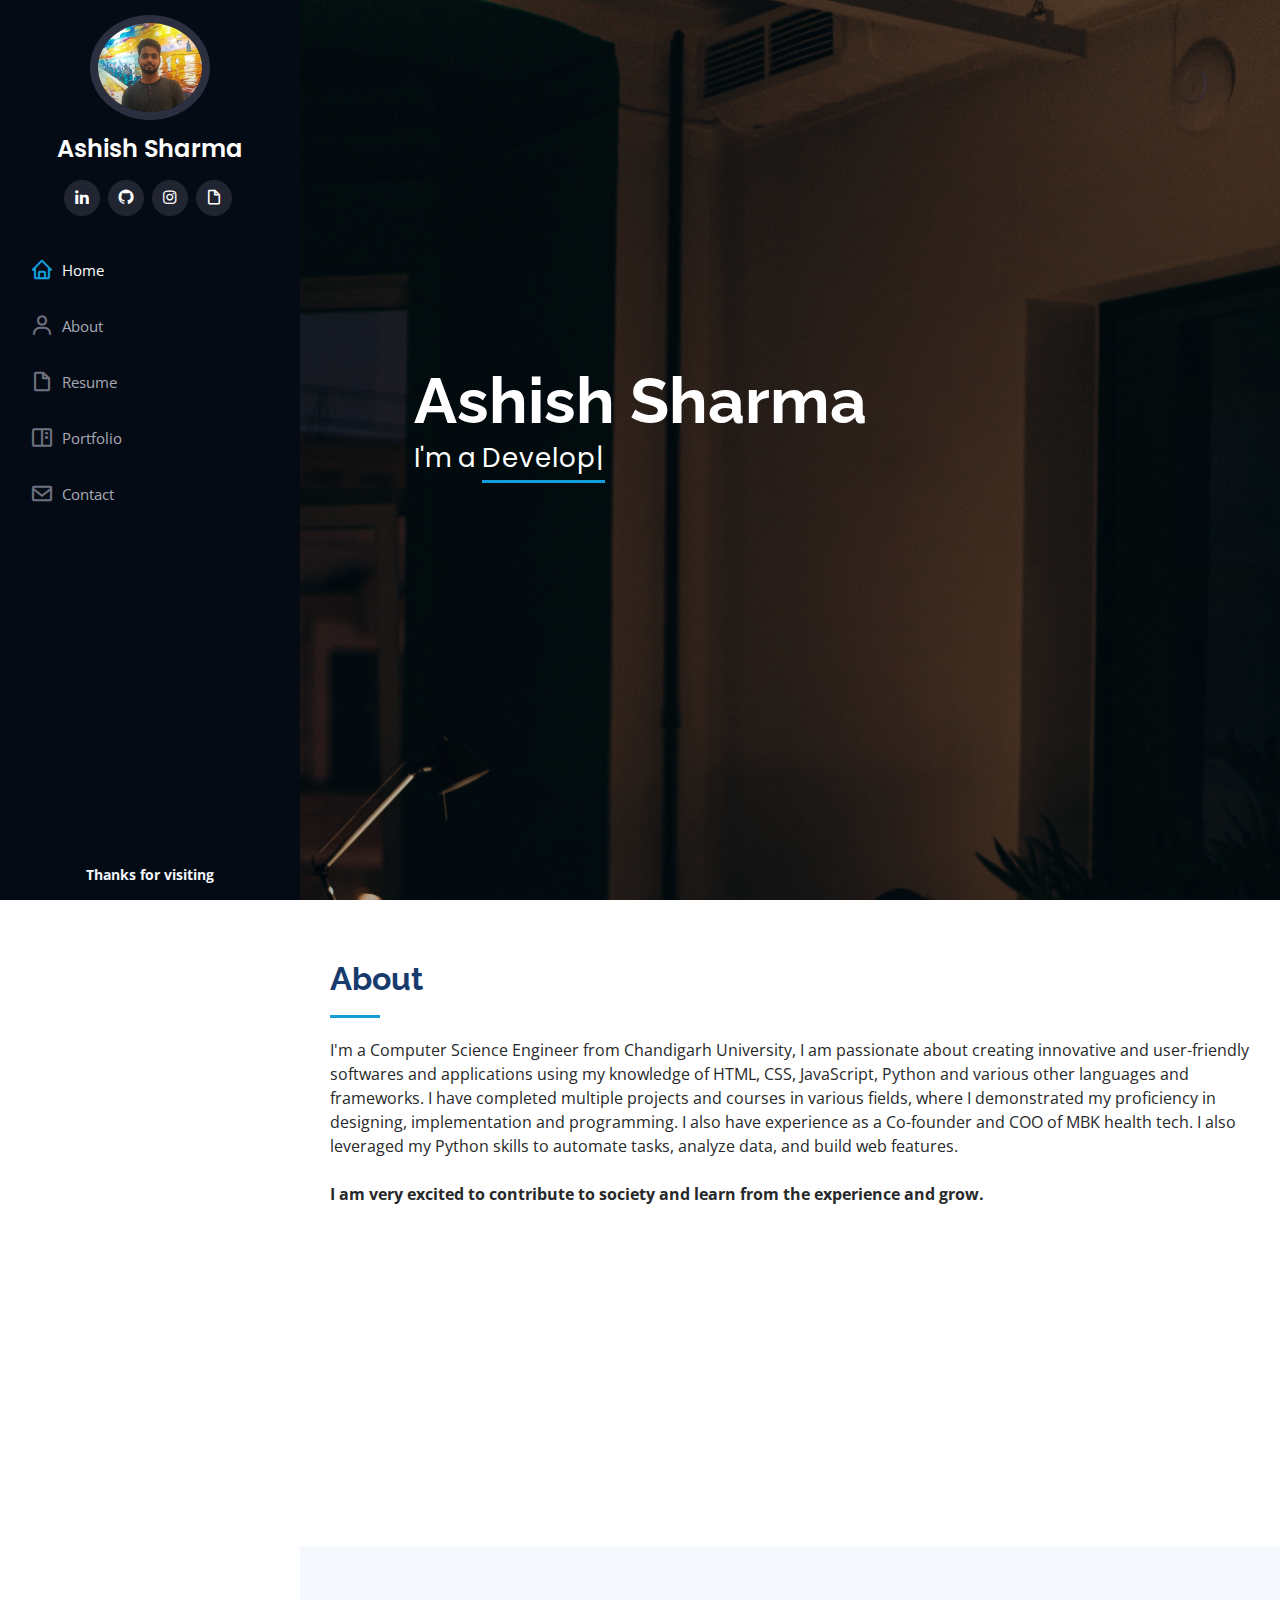
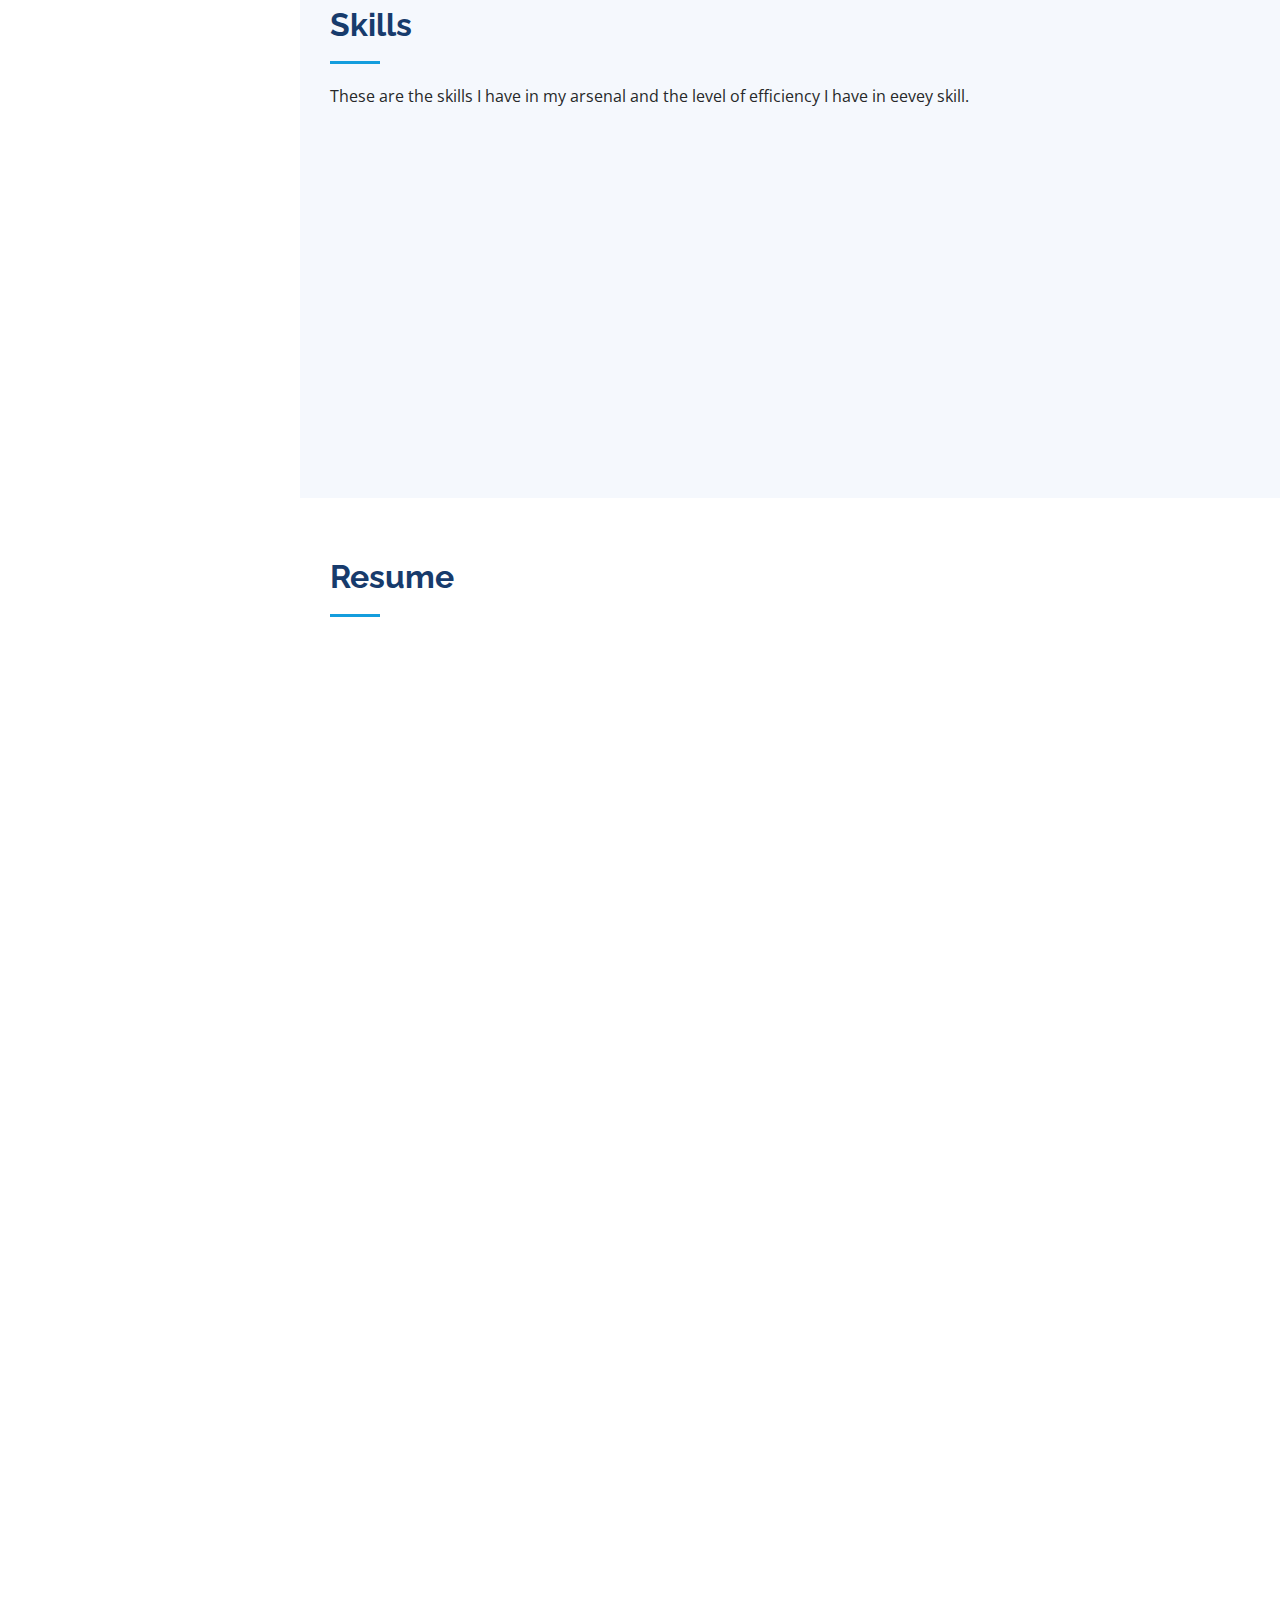
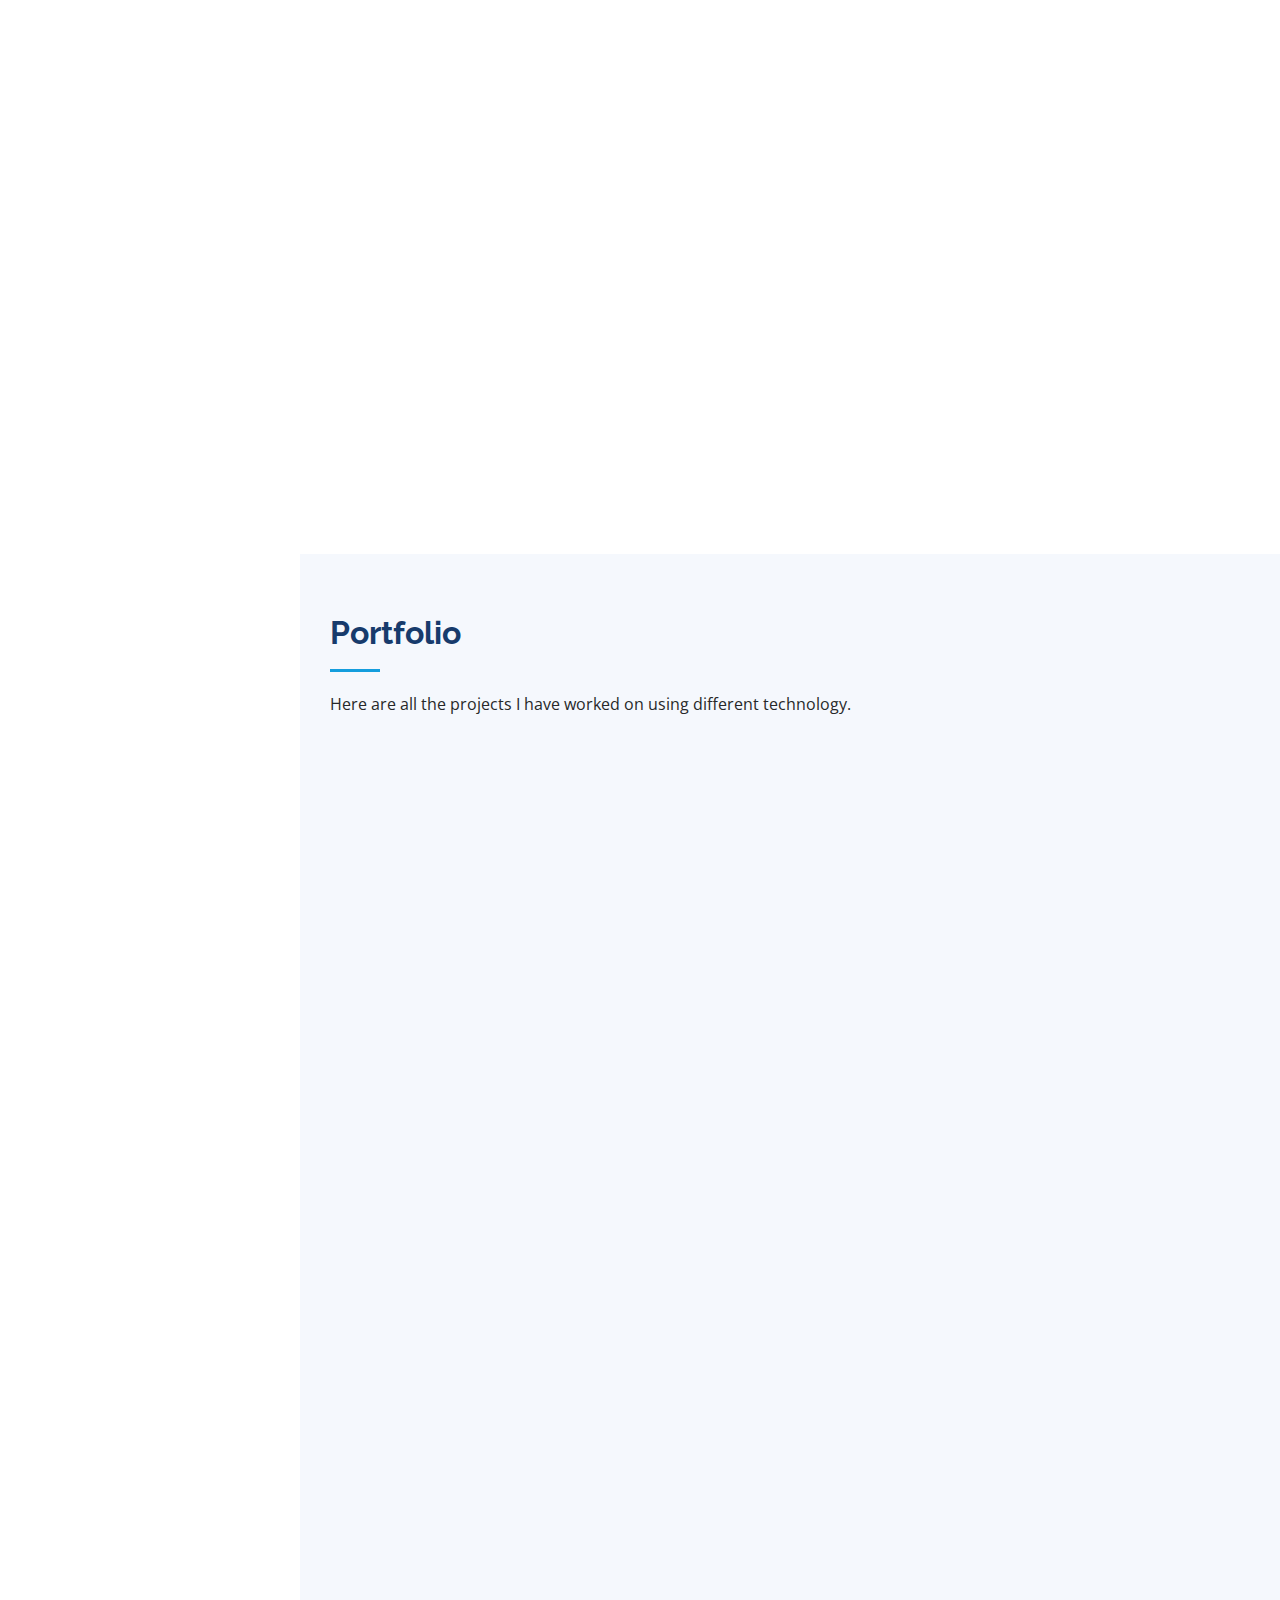
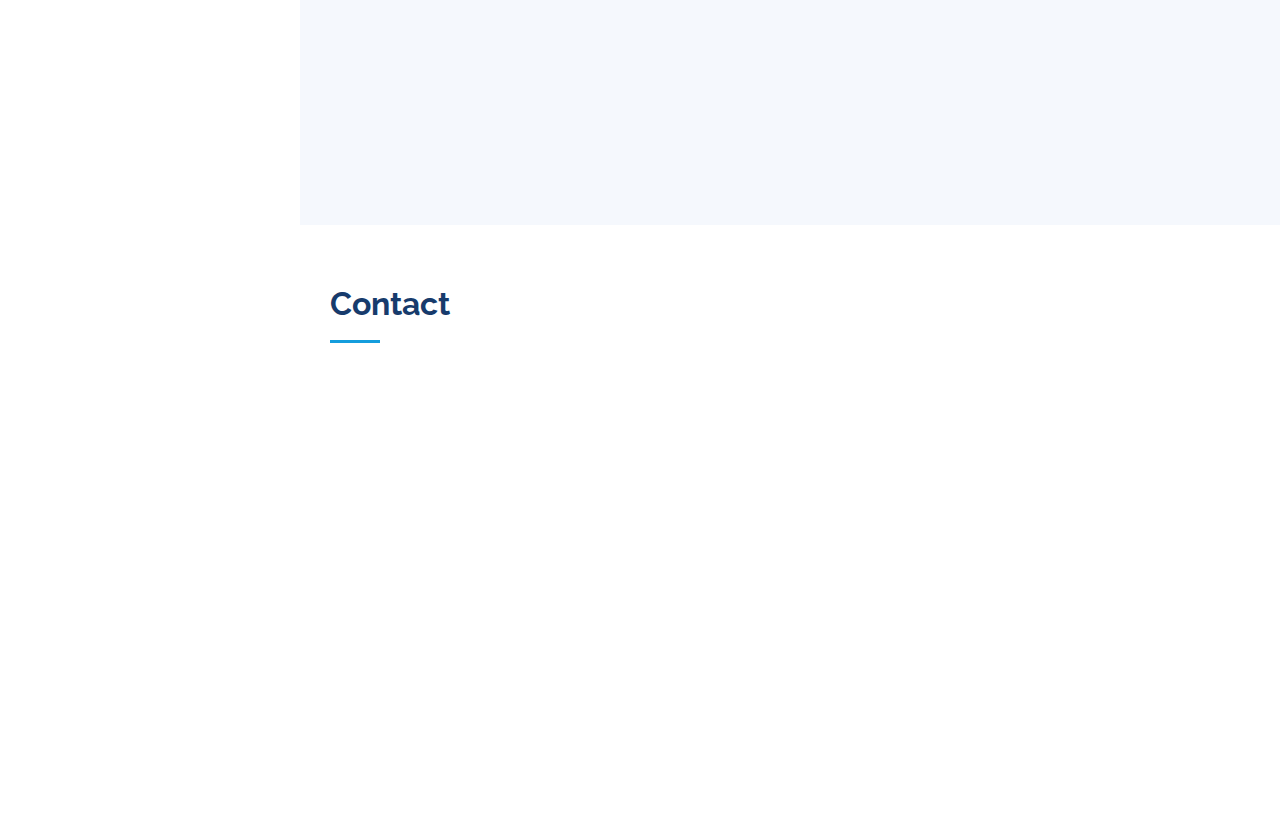
==== index.html @ 34a7569b "Update index.html" ====
<!DOCTYPE html>
<html lang="en">

<head>
  <meta charset="utf-8">
  <meta content="width=device-width, initial-scale=1.0" name="viewport">

  <title>Ashish Sharma</title>
  <meta content="" name="description">
  <meta content="" name="keywords">

  <!-- Favicons -->
  <link href="assets/img/favicon-32x32.png" rel="icon">
  <link href="assets/img/apple-touch-icon.png" rel="apple-touch-icon">

  <!-- Google Fonts -->
  <link
    href="https://fonts.googleapis.com/css?family=Open+Sans:300,300i,400,400i,600,600i,700,700i|Raleway:300,300i,400,400i,500,500i,600,600i,700,700i|Poppins:300,300i,400,400i,500,500i,600,600i,700,700i"
    rel="stylesheet">

  <!-- Vendor CSS Files -->
  <link href="assets/vendor/aos/aos.css" rel="stylesheet">
  <link href="assets/vendor/bootstrap/css/bootstrap.min.css" rel="stylesheet">
  <link href="assets/vendor/bootstrap-icons/bootstrap-icons.css" rel="stylesheet">
  <link href="assets/vendor/boxicons/css/boxicons.min.css" rel="stylesheet">
  <link href="assets/vendor/glightbox/css/glightbox.min.css" rel="stylesheet">
  <link href="assets/vendor/swiper/swiper-bundle.min.css" rel="stylesheet">

  <!-- Template Main CSS File -->
  <link href="assets/css/style.css" rel="stylesheet">



</head>

<body>

  <!-- ======= Mobile nav toggle button ======= -->
  <i class="bi bi-list mobile-nav-toggle d-xl-none"></i>

  <!-- ======= Header ======= -->
  <header id="header">
    <div class="d-flex flex-column">

      <div class="profile">
        <img src="assets/img/profile-img.jpg" alt="" class="img-fluid rounded-circle">
        <h1 class="text-light"><a href="index.html">Ashish Sharma</a></h1>
        <div class="social-links mt-3 text-center">
          <!-- <a href="#" class="twitter"><i class="bx bxl-twitter"></i></a> -->
          <!-- <a href="#" class="facebook"><i class="bx bxl-facebook"></i></a> -->
          <!-- <a href="#" class="google-plus"><i class="bx bxl-skype"></i></a> -->
          <a href="https://www.linkedin.com/in/ashish0720" title="Linkedin" class="linkedin" target="_blank"><i
              class="bx bxl-linkedin"></i></a>
          <a href="https://github.com/code-guy-ashish" title="Github" class="github" target="_blank"><i
              class="bx bxl-github"></i></a>
          <a href="https://www.instagram.com/i_am.ashish._" title="Instagram" class="instagram" target="_blank"><i
              class="bx bxl-instagram"></i></a>
          <a href="https://docs.google.com/uc?export=download&id=1_2j0qhq8hKKZtyuYKp5xg54bRXmKgoXG" title="Download Resume" class="resume" target="_blank"><i
              class="bx bx-file-blank"></i></a>
        </div>
      </div>

      <nav id="navbar" class="nav-menu navbar">
        <ul>
          <li><a href="#hero" class="nav-link scrollto active"><i class="bx bx-home"></i> <span>Home</span></a></li>
          <li><a href="#about" class="nav-link scrollto"><i class="bx bx-user"></i> <span>About</span></a></li>
          <li><a href="#resume" class="nav-link scrollto"><i class="bx bx-file-blank"></i> <span>Resume</span></a></li>
          <li><a href="#portfolio" class="nav-link scrollto"><i class="bx bx-book-content"></i>
              <span>Portfolio</span></a></li>
          <!-- <li><a href="#services" class="nav-link scrollto"><i class="bx bx-server"></i> <span>Services</span></a></li> -->
          <li><a href="#contact" class="nav-link scrollto"><i class="bx bx-envelope"></i> <span>Contact</span></a></li>
        </ul>
      </nav><!-- .nav-menu -->
    </div>
  </header><!-- End Header -->

  <!-- ======= Hero Section ======= -->
  <section id="hero" class="d-flex flex-column justify-content-center align-items-center">
    <div class="hero-container" data-aos="fade-in">
      <h1>Ashish Sharma</h1>
      <p>I'm a <span class="typed" data-typed-items="Developer, Freelancer, Tech Enthusiast,"></span></p>
    </div>
  </section><!-- End Hero -->

  <main id="main">

    <!-- ======= About Section ======= -->
    <section id="about" class="about">
      <div class="container">

        <div class="section-title">
          <h2>About</h2>
          <p>I'm a Computer Science Engineer from Chandigarh University, I am passionate about creating innovative and
            user-friendly softwares and applications using my knowledge of HTML, CSS, JavaScript, Python and various
            other languages and frameworks. I have completed multiple projects and courses in various fields, where I
            demonstrated my proficiency in designing, implementation and programming.

            I also have experience as a Co-founder and COO of MBK health tech. I also leveraged my Python skills to
            automate tasks, analyze data, and build web features.
            <br>
            <br>
            <strong>I am very excited to contribute to society and learn from the experience and grow.</strong>
          </p>
        </div>

        <div class="row">
          <div class="col-lg-4" data-aos="fade-right">
            <img src="assets/img/profile-img.jpg" class="img-fluid" alt="">
          </div>
          <div class="col-lg-8 pt-4 pt-lg-0 content" data-aos="fade-left">
            <h3>Software Development Engineer</h3>
            <p class="fst-italic">
              <!-- Lorem ipsum dolor sit amet, consectetur adipiscing elit, sed do eiusmod tempor incididunt ut labore et dolore
              magna aliqua. -->
            </p>
            <div class="row">
              <div class="col-lg-6">
                <ul>
                  <li><i class="bi bi-chevron-right"></i> <strong>Birthday:</strong> <span>07 Oct 2000</span></li>
                  <li><i class="bi bi-chevron-right"></i> <strong>Website:</strong> <span><a
                        href="https://code-guy-ashish.github.io" target="_blank">My Website</a></span></li>
                  <li><i class="bi bi-chevron-right"></i> <strong>Phone:</strong> <span>+91 82180 22739</span></li>
                  <li><i class="bi bi-chevron-right"></i> <strong>City:</strong> <span>Mathura, U.P.</span></li>
                </ul>
              </div>
              <div class="col-lg-6">
                <ul>
                  <li><i class="bi bi-chevron-right"></i> <strong>Age:</strong> <span>22</span></li>
                  <li><i class="bi bi-chevron-right"></i> <strong>Degree:</strong> <span>Bachelor of Engineering</span>
                  </li>
                  <li><i class="bi bi-chevron-right"></i> <strong>Email:</strong>
                    <span>ashishsharma071000@gmail.com</span>
                  </li>
                  <li><i class="bi bi-chevron-right"></i> <strong>Freelance:</strong> <span>Available</span></li>
                </ul>
              </div>
            </div>
            <!-- <p>
              Officiis eligendi itaque labore et dolorum mollitia officiis optio vero. Quisquam sunt adipisci omnis et
              ut. Nulla accusantium dolor incidunt officia tempore. Et eius omnis.
              Cupiditate ut dicta maxime officiis quidem quia. Sed et consectetur qui quia repellendus itaque neque.
              Aliquid amet quidem ut quaerat cupiditate. Ab et eum qui repellendus omnis culpa magni laudantium dolores.
            </p> -->
          </div>
        </div>

      </div>
    </section><!-- End About Section -->


    <!-- ======= Skills Section ======= -->
    <section id="skills" class="skills section-bg">
      <div class="container">

        <div class="section-title">
          <h2>Skills</h2>
          <p>These are the skills I have in my arsenal and the level of efficiency I have in eevey skill.</p>
        </div>

        <div class="row skills-content">

          <div class="col-lg-6" data-aos="fade-up">

            <div class="progress">
              <span class="skill">HTML <i class="val">100%</i></span>
              <div class="progress-bar-wrap">
                <div class="progress-bar" role="progressbar" aria-valuenow="100" aria-valuemin="0" aria-valuemax="100">
                </div>
              </div>
            </div>

            <div class="progress">
              <span class="skill">CSS <i class="val">100%</i></span>
              <div class="progress-bar-wrap">
                <div class="progress-bar" role="progressbar" aria-valuenow="100" aria-valuemin="0" aria-valuemax="100">
                </div>
              </div>
            </div>

            <div class="progress">
              <span class="skill">JavaScript <i class="val">90%</i></span>
              <div class="progress-bar-wrap">
                <div class="progress-bar" role="progressbar" aria-valuenow="90" aria-valuemin="0" aria-valuemax="100">
                </div>
              </div>
            </div>

            <div class="progress">
              <span class="skill">ReactJS <i class="val">80%</i></span>
              <div class="progress-bar-wrap">
                <div class="progress-bar" role="progressbar" aria-valuenow="80" aria-valuemin="0" aria-valuemax="100">
                </div>
              </div>
            </div>

            <div class="progress">
              <span class="skill">Bootstrap <i class="val">90%</i></span>
              <div class="progress-bar-wrap">
                <div class="progress-bar" role="progressbar" aria-valuenow="90" aria-valuemin="0" aria-valuemax="100">
                </div>
              </div>
            </div>

          </div>

          <div class="col-lg-6" data-aos="fade-up" data-aos-delay="100">

            <div class="progress">
              <span class="skill">Python <i class="val">90%</i></span>
              <div class="progress-bar-wrap">
                <div class="progress-bar" role="progressbar" aria-valuenow="90" aria-valuemin="0" aria-valuemax="100">
                </div>
              </div>
            </div>

            <div class="progress">
              <span class="skill">WordPress/CMS <i class="val">90%</i></span>
              <div class="progress-bar-wrap">
                <div class="progress-bar" role="progressbar" aria-valuenow="90" aria-valuemin="0" aria-valuemax="100">
                </div>
              </div>
            </div>

            <div class="progress">
              <span class="skill">C/C++ <i class="val">80%</i></span>
              <div class="progress-bar-wrap">
                <div class="progress-bar" role="progressbar" aria-valuenow="80" aria-valuemin="0" aria-valuemax="100">
                </div>
              </div>
            </div>

            <div class="progress">
              <span class="skill">Machine Learning <i class="val">80%</i></span>
              <div class="progress-bar-wrap">
                <div class="progress-bar" role="progressbar" aria-valuenow="80" aria-valuemin="0" aria-valuemax="100">
                </div>
              </div>
            </div>

            <div class="progress">
              <span class="skill">Generative AI<i class="val">90%</i></span>
              <div class="progress-bar-wrap">
                <div class="progress-bar" role="progressbar" aria-valuenow="90" aria-valuemin="0" aria-valuemax="100">
                </div>
              </div>
            </div>


          </div>

        </div>

      </div>
    </section><!-- End Skills Section -->

    <!-- ======= Resume Section ======= -->
    <section id="resume" class="resume">
      <div class="container">

        <div class="section-title">
          <h2>Resume</h2>
          <!-- <p>This is my resume covering all the a</p> -->
        </div>

        <div class="row">
          <div class="col-lg-6" data-aos="fade-up">
            <h3 class="resume-title">Summary</h3>
            <div class="resume-item pb-0">
              <h4>Ashish Sharma</h4>
              <p><em>Innovative and deadline-driven Software Developer with a professional training in Computer Science
                  and Engineering from Chandigarh University.</em></p>
              <ul>
                <li>Mathura, U.P., India</li>
                <li>+91 82180-22739</li>
                <li>ashishsharma071000@gmail.com</li>
              </ul>
            </div>

            <h3 class="resume-title">Education</h3>
            <div class="resume-item">
              <h4>Bachelors in Engineering - Computer Science &amp; Engineering </h4>
              <h5>2019 - 2023</h5>
              <p><em>Chandigarh University - Mohali, Punjab <a href="https://www.cuchd.in/" target="_blank"><i
                      class="bx bx-link"></i></a></em></p>
              <p><em>CGPA - 8.19</em></p>
            </div>
            <div class="resume-item">
              <h4>(10+2) Grade</h4>
              <h5>2019 - 2019</h5>
              <p><em>Kendriya Vidyalaya Punab Lines - Meerut Cantt<a href="https://plmeerutcantt.kvs.ac.in/"
                    target="_blank"><i class="bx bx-link"></i></a></em></p>
              <p>Field - PCM & CS</p>
              <p>Percentage - 90.8%</p>
            </div>
            <div class="resume-item">
              <h4>10th Grade</h4>
              <h5>2017 - 2018</h5>
              <p><em>Kendriya Vidyalaya Punab Lines - Meerut Cantt<a href="https://plmeerutcantt.kvs.ac.in/"
                    target="_blank"><i class="bx bx-link"></i></a></em></p>
              <p>CGPA - 10</p>
            </div>

            <h3 class="resume-title">Awards & Honors</h3>
            <div class="resume-item">
              <p>Guinness World Record - Longest Painiting by Number</p>
            </div>
            <div class="resume-item">
              <p>Four Starred at Python Programming on Hackerrank</p>
            </div>
            <div class="resume-item">
              <p>Three Starred at Problem Solving on Hackerrank</p>
            </div>
            <div class="resume-item">
              <p>Three Starred at C and C++ on Hackerrank</p>
            </div>
            <div class="resume-item">
              <p>Achived Elite+Silver Rank in NPTEL online assessment</p>
            </div>
            <div class="resume-item">
              <p>Achived badge for HTML,CSS & JavaScript at Linkedin</p>
            </div>
            <div class="resume-item">
              <p>Achived badge for Front-end at Linkedin</p>
            </div>
            <div class="resume-item">
              <p>Achived badge for Python at Linkedin</p>
            </div>
          </div>
          <div class="col-lg-6" data-aos="fade-up" data-aos-delay="100">
            <h3 class="resume-title">Work Experience</h3>
            <div class="resume-item">
              <h4>Javascript Developer</h4>
              <h5>2021 - 2023</h5>
              <p><em>Testbirds <a href="https://testbirds.com/" target="_blank"><i class="bx bx-link"></i></a></em></p>
            </div>
            <div class="resume-item">
              <h4>Co-founder and COO</h4>
              <h5>2020 - 2022</h5>
              <p><em>MBK health tech</em></p>
            </div>
            <div class="resume-item">
              <h4>Campus Ambassador </h4>
              <h5>04/2021 - 06/2021</h5>
              <p><em>IIT Bombay Techfest <a
                    href="https://drive.google.com/file/d/19yodphmIwXSzCMldlvVcp0uAgUejpJUq/view?usp=sharing"
                    target="_blank"><i class="bx bx-link"></i></a></em></p>
            </div>

            <div class="resume-item">
              <h4>Fundraiser</h4>
              <h5>06/2021 - 08/2021</h5>
              <p><em>Tare Zameen Foundation <a
                    href="https://drive.google.com/file/d/11Y4roIGjIiJEEhenHGtg0iRMNoIAT_JB/view?usp=sharing"
                    target="_blank"><i class="bx bx-link"></i></a></em></p>
              <!-- <ul>
                <li>Developed numerous marketing programs (logos, brochures,infographics, presentations, and
                  advertisements).</li>
                <li>Managed up to 5 projects or tasks at a given time while under pressure</li>
                <li>Recommended and consulted with clients on the most appropriate graphic design</li>
                <li>Created 4+ design presentations and proposals a month for clients and account managers</li>
              </ul> -->
            </div>


            <h3 class="resume-title">Certifications</h3>
            <div class="resume-item">
              <p style="text-transform: capitalize;">Become a JavaScript Developer - Linkedin
                <a href="https://www.linkedin.com/learning/certificates/4c066bdac13f1cccdedcb3634ee72118bc91d91cefc629cbb6789cb4af710ad1"
                  target="_blank"><i class="bx bx-link"></i></a>
              </p>
            </div>

            <div class="resume-item">
              <p style="text-transform: capitalize;"> JavaScript: Ajax and Fetch - Linkedin
                <a href="https://www.linkedin.com/learning/certificates/bae0166e45208f2c77604ef84ffd2626fe2b3d6e5163d0dc64a9ce65f1d46aad"
                  target="_blank"><i class="bx bx-link"></i></a>
              </p>
            </div>

            <div class="resume-item">
              <p style="text-transform: capitalize;"> HTML, CSS & JavaScrpt - Coursera
                <a href="https://coursera.org/share/682cbd617606473339b2a30ca7c1c1bb" target="_blank"><i
                    class="bx bx-link"></i></a>
              </p>
            </div>

            <div class="resume-item">
              <p style="text-transform: capitalize;">HTML and CSS: Building a Single-Page Website - Coursera
                <a href="https://coursera.org/share/c8941ae6520c226701a3dccbfda08c35" target="_blank"><i
                    class="bx bx-link"></i></a>
              </p>
            </div>

            <div class="resume-item">
              <p style="text-transform: capitalize;"> Python - Hackerrank
                <a href="https://www.hackerrank.com/certificates/6c88b5a420e9" target="_blank"><i
                    class="bx bx-link"></i></a>
              </p>
            </div>

            <div class="resume-item">
              <p style="text-transform: capitalize;">Machine Learning - Coursera
                <a href="https://coursera.org/share/ac08ee85412503b7f6eee60d2b3bdd4c" target="_blank"><i
                    class="bx bx-link"></i></a>
              </p>
            </div>

            <div class="resume-item">
              <p style="text-transform: capitalize;">Generative AI - Microsoft & Linkedin - Linkedin
                <a href="https://www.linkedin.com/learning/certificates/ad1c45c1c4e8246a0c85f5e17024c5ebf46fa308cd273a2cf01949864d5be7de"
                  target="_blank"><i class="bx bx-link"></i></a>
              </p>
            </div>

            <div class="resume-item">
              <p style="text-transform: capitalize;"> CSS - Hackerrank
                <a href="https://www.hackerrank.com/certificates/cad33c48e2af" target="_blank"><i
                    class="bx bx-link"></i></a>
              </p>
            </div>

            <div class="resume-item">
              <p style="text-transform: capitalize;"> Java Programming: Solving Problems with Software - Coursera
                <a href="https://coursera.org/share/98a9f8589936c0a8613c75822906fe5a" target="_blank"><i
                    class="bx bx-link"></i></a>
              </p>
            </div>

            <div class="resume-item">
              <p style="text-transform: capitalize;"> Blockchain - Coursera
                <a href="https://www.coursera.org/account/accomplishments/specialization/6UWST7PSCWQT?utm_source=link&utm_medium=certificate&utm_content=cert_image&utm_campaign=sharing_cta&utm_product=s12n"
                  target="_blank"><i class="bx bx-link"></i></a>
              </p>
            </div>

            <div class="resume-item">
              <p style="text-transform: capitalize;">Introduction to Soft Computing - NPTEL
                <a href="https://drive.google.com/file/d/1zAqcomjal50mvcxz-wWz0HDldEwTP44e/view?usp=drivesdk"
                  target="_blank"><i class="bx bx-link"></i></a>
              </p>
            </div>


          </div>
        </div>

      </div>
    </section><!-- End Resume Section -->

    <!-- ======= Portfolio Section ======= -->
    <section id="portfolio" class="portfolio section-bg">
      <div class="container">

        <div class="section-title">
          <h2>Portfolio</h2>
          <p>Here are all the projects I have worked on using different technology.</p>
        </div>

        <div class="row" data-aos="fade-up">
          <div class="col-lg-12 d-flex justify-content-center">
            <ul id="portfolio-flters">
              <li data-filter="*" class="filter-active">All</li>
              <!-- <li data-filter=".filter-app">App</li> -->
              <li data-filter=".filter-wdb">Web Development - Beginner</li>
              <li data-filter=".filter-wda">Web Development - Intermidiate to Advance</li>
              <li data-filter=".filter-ml">ML/Python</li>
            </ul>
          </div>
        </div>

        <div class="row portfolio-container" data-aos="fade-up" data-aos-delay="100">

          <!-- <div class="col-lg-4 col-md-6 portfolio-item filter-app">
            <div class="portfolio-wrap">
              <img src="assets/img/portfolio/portfolio-1.jpg" class="img-fluid" alt="">
              <div class="portfolio-links">
                <a href="assets/img/portfolio/portfolio-1.jpg" data-gallery="portfolioGallery"
                  class="portfolio-lightbox" title="App 1"><i class="bx bx-plus"></i></a>
                <a href="portfolio-details.html" title="More Details" target="_blank"><i class="bx bx-link"></i></a>
              </div>
            </div>
          </div> -->

          <div class="col-lg-4 col-md-6 portfolio-item filter-wdb">
            <div class="portfolio-wrap">
              <img src="assets/img/project-img/i.png" class="img-fluid" alt="">
              <div class="portfolio-links">
                <a href="assets/img/project-img/i.png" data-gallery="portfolioGallery" class="portfolio-lightbox"
                  title="Instagram Post Template"><i class="bx bx-plus"></i></a>
                <a href="https://github.com/code-guy-ashish/insta-post-card" title="More Details" target="_blank"
                  onclick="a_func"><i class="bx bx-link"></i></a>
              </div>
            </div>
          </div>

          <div class="col-lg-4 col-md-6 portfolio-item filter-wdb">
            <div class="portfolio-wrap">
              <img src="assets/img/project-img/j.png" class="img-fluid" alt="">
              <div class="portfolio-links">
                <a href="assets/img/project-img/j.png" data-gallery="portfolioGallery" class="portfolio-lightbox"
                  title="Playground template"><i class="bx bx-plus"></i></a>
                <a href="https://github.com/code-guy-ashish/playground-card" title="More Details" target="_blank"><i
                    class="bx bx-link"></i></a>
              </div>
            </div>
          </div>

          <div class="col-lg-4 col-md-6 portfolio-item filter-wdb">
            <div class="portfolio-wrap">
              <img src="assets/img/project-img/k.png" class="img-fluid" alt="">
              <div class="portfolio-links">
                <a href="assets/img/project-img/k.png" data-gallery="portfolioGallery" class="portfolio-lightbox"
                  title="Login Page"><i class="bx bx-plus"></i></a>
                <a href="https://github.com/code-guy-ashish/login-page" title="More Details" target="_blank"><i
                    class="bx bx-link"></i></a>
              </div>
            </div>
          </div>


          <div class="col-lg-4 col-md-6 portfolio-item filter-wda">
            <div class="portfolio-wrap">
              <img src="assets/img/project-img/a.png" class="img-fluid" alt="">
              <div class="portfolio-links">
                <a href="assets/img/project-img/a.png" data-gallery="portfolioGallery" class="portfolio-lightbox"
                  title="Website Template"><i class="bx bx-plus"></i></a>
                <a href="https://github.com/code-guy-ashish/custom-landing-page" title="More Details" target="_blank"><i
                    class="bx bx-link"></i></a>
              </div>
            </div>
          </div>

          <div class="col-lg-4 col-md-6 portfolio-item filter-wda">
            <div class="portfolio-wrap">
              <img src="assets/img/project-img/b.png" class="img-fluid" alt="">
              <div class="portfolio-links">
                <a href="assets/img/project-img/b.png" data-gallery="portfolioGallery" class="portfolio-lightbox"
                  title="Responsive Navbar"><i class="bx bx-plus"></i></a>
                <a href="https://github.com/code-guy-ashish/navigation-bar" title="More Details" target="_blank"><i
                    class="bx bx-link"></i></a>
              </div>
            </div>
          </div>

          <div class="col-lg-4 col-md-6 portfolio-item filter-wda">
            <div class="portfolio-wrap">
              <img src="assets/img/project-img/c.png" class="img-fluid" alt="">
              <div class="portfolio-links">
                <a href="assets/img/project-img/c.png" data-gallery="portfolioGallery" class="portfolio-lightbox"
                  title="Responsive Website Template"><i class="bx bx-plus"></i></a>
                <a href="https://github.com/code-guy-ashish/Responsive_Single_Page_Site" title="More Details"
                  target="_blank"><i class="bx bx-link"></i></a>
              </div>
            </div>
          </div>

          <div class="col-lg-4 col-md-6 portfolio-item filter-wda">
            <div class="portfolio-wrap">
              <img src="assets/img/project-img/d.png" class="img-fluid" alt="">
              <div class="portfolio-links">
                <a href="assets/img/project-img/d.png" data-gallery="portfolioGallery" class="portfolio-lightbox"
                  title="PDF Merger"><i class="bx bx-plus"></i></a>
                <a href="https://github.com/code-guy-ashish/pdf_merger" title="More Details" target="_blank"><i
                    class="bx bx-link"></i></a>
              </div>
            </div>
          </div>

          <div class="col-lg-4 col-md-6 portfolio-item filter-wda">
            <div class="portfolio-wrap">
              <img src="assets/img/project-img/e.png" class="img-fluid" alt="">
              <div class="portfolio-links">
                <a href="assets/img/project-img/e.png" data-gallery="portfolioGallery" class="portfolio-lightbox"
                  title="World Clock"><i class="bx bx-plus"></i></a>
                <a href="https://github.com/code-guy-ashish/world-clock" title="More Details" target="_blank"><i
                    class="bx bx-link"></i></a>
              </div>
            </div>
          </div>

          <div class="col-lg-4 col-md-6 portfolio-item filter-wda">
            <div class="portfolio-wrap">
              <img src="assets/img/project-img/f.png" class="img-fluid" alt="">
              <div class="portfolio-links">
                <a href="assets/img/project-img/f.png" data-gallery="portfolioGallery" class="portfolio-lightbox"
                  title="Calculator"><i class="bx bx-plus"></i></a>
                <a href="https://github.com/code-guy-ashish/calculator" title="More Details" target="_blank"><i
                    class="bx bx-link"></i></a>
              </div>
            </div>
          </div>

          <div class="col-lg-4 col-md-6 portfolio-item filter-wda">
            <div class="portfolio-wrap">
              <img src="assets/img/project-img/g.png" class="img-fluid" alt="">
              <div class="portfolio-links">
                <a href="assets/img/project-img/g.png" data-gallery="portfolioGallery" class="portfolio-lightbox"
                  title="Portfolio"><i class="bx bx-plus"></i></a>
                <a href="https://github.com/code-guy-ashish/portfolio-template" title="More Details" target="_blank"><i
                    class="bx bx-link"></i></a>
              </div>
            </div>
          </div>

          <div class="col-lg-4 col-md-6 portfolio-item filter-wda">
            <div class="portfolio-wrap">
              <img src="assets/img/project-img/h.png" class="img-fluid" alt="">
              <div class="portfolio-links">
                <a href="assets/img/project-img/h.png" data-gallery="portfolioGallery" class="portfolio-lightbox"
                  title="Clock"><i class="bx bx-plus"></i></a>
                <a href="https://github.com/code-guy-ashish/clock_and_alarm" title="More Details" target="_blank"><i
                    class="bx bx-link"></i></a>
              </div>
            </div>
          </div>

          <div class="col-lg-4 col-md-6 portfolio-item filter-ml">
            <div class="portfolio-wrap">
              <img src="assets/img/project-img/l.png" class="img-fluid" alt="">
              <div class="portfolio-links">
                <a href="assets/img/project-img/l.png" data-gallery="portfolioGallery" class="portfolio-lightbox"
                  title="Pose Estimation Model"><i class="bx bx-plus"></i></a>
                <a href="https://github.com/code-guy-ashish/pose_estimation" title="More Details" target="_blank"><i
                    class="bx bx-link"></i></a>
              </div>
            </div>
          </div>

          <div class="col-lg-4 col-md-6 portfolio-item filter-ml">
            <div class="portfolio-wrap">
              <img src="assets/img/project-img/m.png" class="img-fluid" alt="">
              <div class="portfolio-links">
                <a href="assets/img/project-img/m.png" data-gallery="portfolioGallery" class="portfolio-lightbox"
                  title="Lisence Plate Detector"><i class="bx bx-plus"></i></a>
                <a href="https://github.com/code-guy-ashish/Lisence_Plate_Detector_Using_YOLOv4" title="More Details"
                  target="_blank"><i class="bx bx-link"></i></a>
              </div>
            </div>
          </div>
          <div class="col-lg-4 col-md-6 portfolio-item filter-ml">
            <div class="portfolio-wrap">
              <img src="assets/img/project-img/n.png" class="img-fluid" alt="">
              <div class="portfolio-links">
                <a href="assets/img/project-img/n.png" data-gallery="portfolioGallery" class="portfolio-lightbox"
                  title="Face Recognition Mediapipe"><i class="bx bx-plus"></i></a>
                <a href="https://github.com/code-guy-ashish/face_detection_mediapipe" title="More Details"
                  target="_blank"><i class="bx bx-link"></i></a>
              </div>
            </div>
          </div>

          <div class="col-lg-4 col-md-6 portfolio-item filter-ml">
            <div class="portfolio-wrap">
              <img src="assets/img/project-img/o.png" class="img-fluid" alt="">
              <div class="portfolio-links">
                <a href="assets/img/project-img/o.png" data-gallery="portfolioGallery" class="portfolio-lightbox"
                  title="Hand Tracking & Cutomization"><i class="bx bx-plus"></i></a>
                <a href="https://github.com/code-guy-ashish/hand_tracking_and_implementation" title="More Details"
                  target="_blank"><i class="bx bx-link"></i></a>
              </div>
            </div>
          </div>
        </div>

      </div>
    </section><!-- End Portfolio Section -->

    <!-- ======= Contact Section ======= -->
    <section id="contact" class="contact">
      <div class="container">

        <div class="section-title">
          <h2>Contact</h2>
          <p></p>
        </div>

        <div class="row" data-aos="fade-in">

          <div class="col-lg-5 d-flex align-items-stretch">
            <div class="info">
              <div class="address">
                <i class="bi bi-geo-alt"></i>
                <h4>Location:</h4>
                <p>Mathura, U.P., India</p>
              </div>

              <div class="email">
                <i class="bi bi-envelope"></i>
                <h4>Email:</h4>
                <p>ashishsharma071000@gmail.com</p>
              </div>

              <div class="phone">
                <i class="bi bi-phone"></i>
                <h4>Call:</h4>
                <p>+91 82180-22739</p>
              </div>

              <!-- <iframe
                src="https://www.google.com/maps/embed?pb=!1m14!1m8!1m3!1d12097.433213460943!2d-74.0062269!3d40.7101282!3m2!1i1024!2i768!4f13.1!3m3!1m2!1s0x0%3A0xb89d1fe6bc499443!2sDowntown+Conference+Center!5e0!3m2!1smk!2sbg!4v1539943755621"
                frameborder="0" style="border:0; width: 100%; height: 290px;" allowfullscreen></iframe> -->
            </div>

          </div>

          <!-- <div class="col-lg-7 mt-5 mt-lg-0 d-flex align-items-stretch">
            <form action="forms/contact.php" method="post" role="form" class="php-email-form">
              <div class="row">
                <div class="form-group col-md-6">
                  <label for="name">Your Name</label>
                  <input type="text" name="name" class="form-control" id="name" required>
                </div>
                <div class="form-group col-md-6">
                  <label for="name">Your Email</label>
                  <input type="email" class="form-control" name="email" id="email" required>
                </div>
              </div>
              <div class="form-group">
                <label for="name">Subject</label>
                <input type="text" class="form-control" name="subject" id="subject" required>
              </div>
              <div class="form-group">
                <label for="name">Message</label>
                <textarea class="form-control" name="message" rows="10" required></textarea>
              </div>
              <div class="my-3">
                <div class="loading">Loading</div>
                <div class="error-message"></div>
                <div class="sent-message">Your message has been sent. Thank you!</div>
              </div>
              <div class="text-center"><button type="submit">Send Message</button></div>
            </form>
          </div> -->

        </div>

      </div>
    </section>

  </main>

  <!-- ======= Footer ======= -->
  <footer id="footer">
    <div class="container">
      <div class="copyright">
        <strong><span>Thanks for visiting</span></strong>
      </div>
    </div>
  </footer>

  <a href="#" class="back-to-top d-flex align-items-center justify-content-center"><i
      class="bi bi-arrow-up-short"></i></a>

  <!-- Vendor JS Files -->
  <script src="assets/vendor/purecounter/purecounter_vanilla.js"></script>
  <script src="assets/vendor/aos/aos.js"></script>
  <script src="assets/vendor/bootstrap/js/bootstrap.bundle.min.js"></script>
  <script src="assets/vendor/glightbox/js/glightbox.min.js"></script>
  <script src="assets/vendor/isotope-layout/isotope.pkgd.min.js"></script>
  <script src="assets/vendor/swiper/swiper-bundle.min.js"></script>
  <script src="assets/vendor/typed.js/typed.umd.js"></script>
  <script src="assets/vendor/waypoints/noframework.waypoints.js"></script>
  <script src="assets/vendor/php-email-form/validate.js"></script>

  <!-- Template Main JS File -->
  <script src="assets/js/main.js"></script>
</body>

</html>
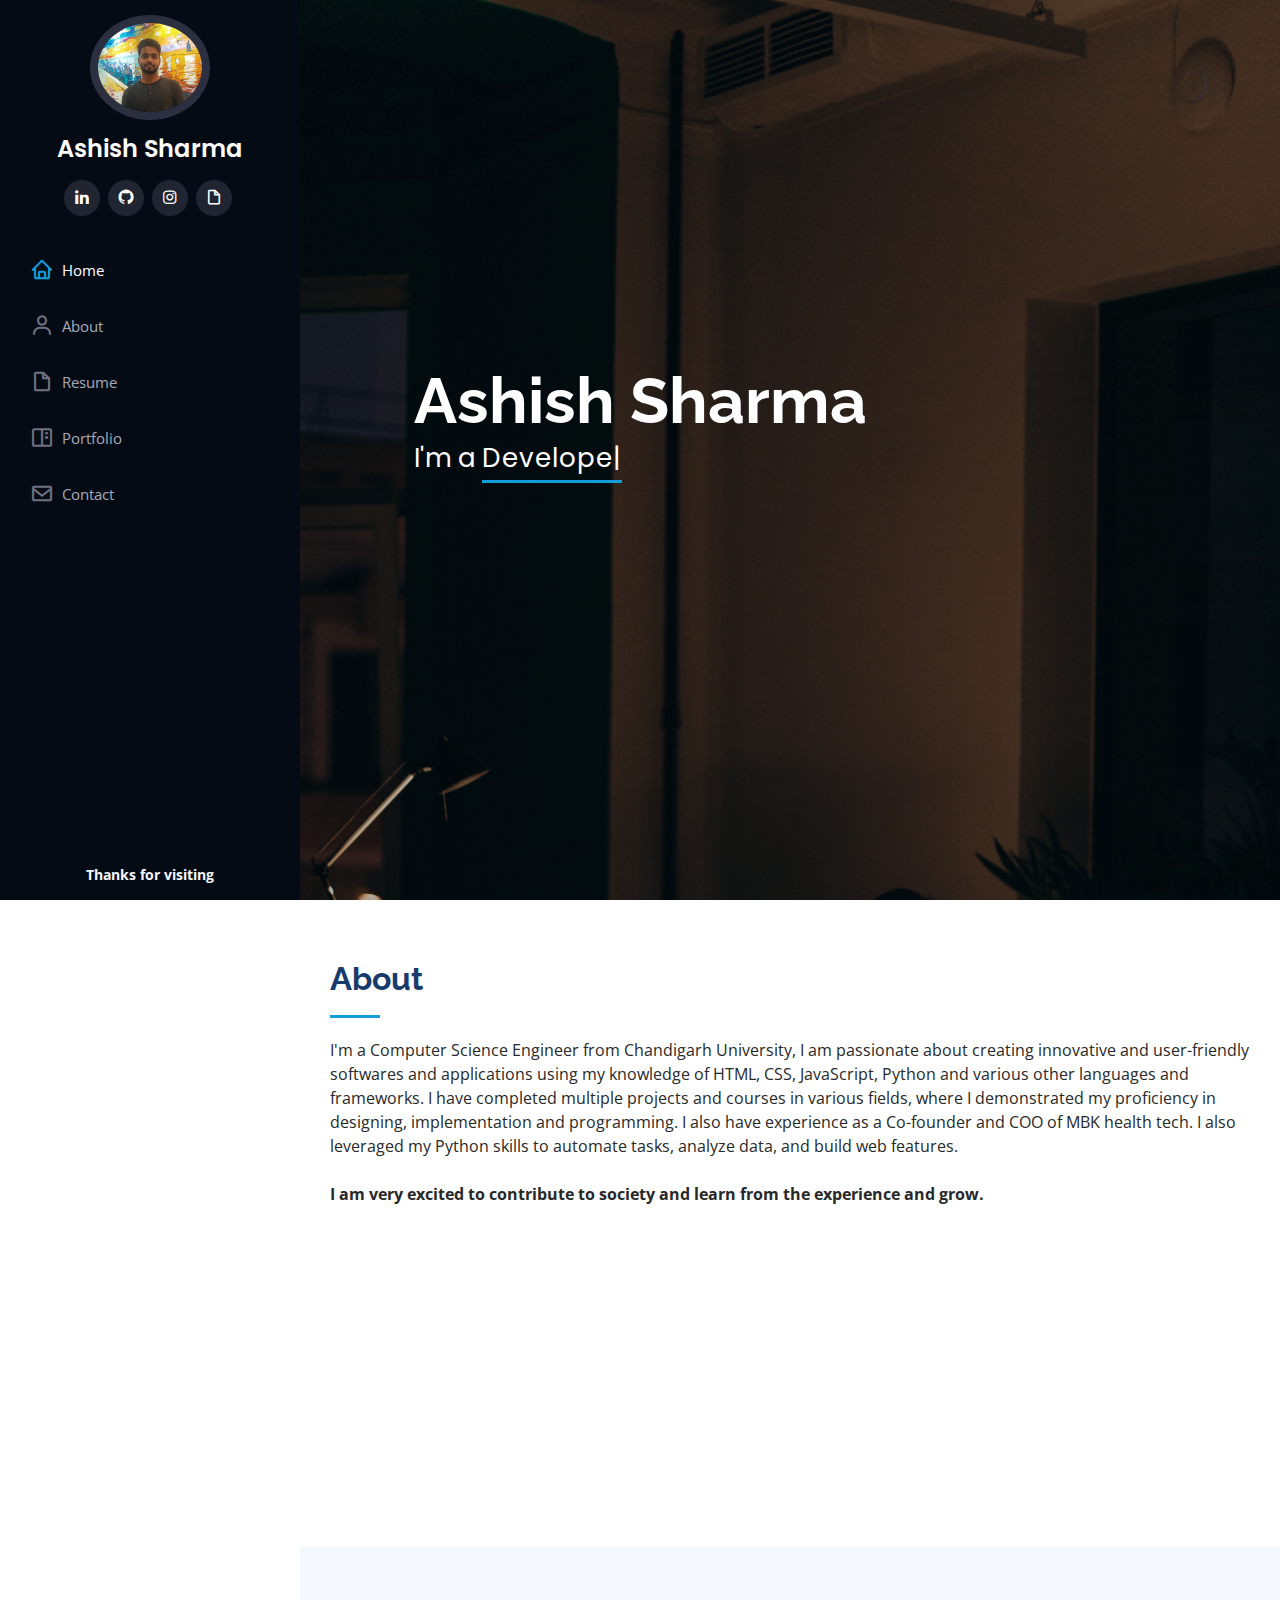
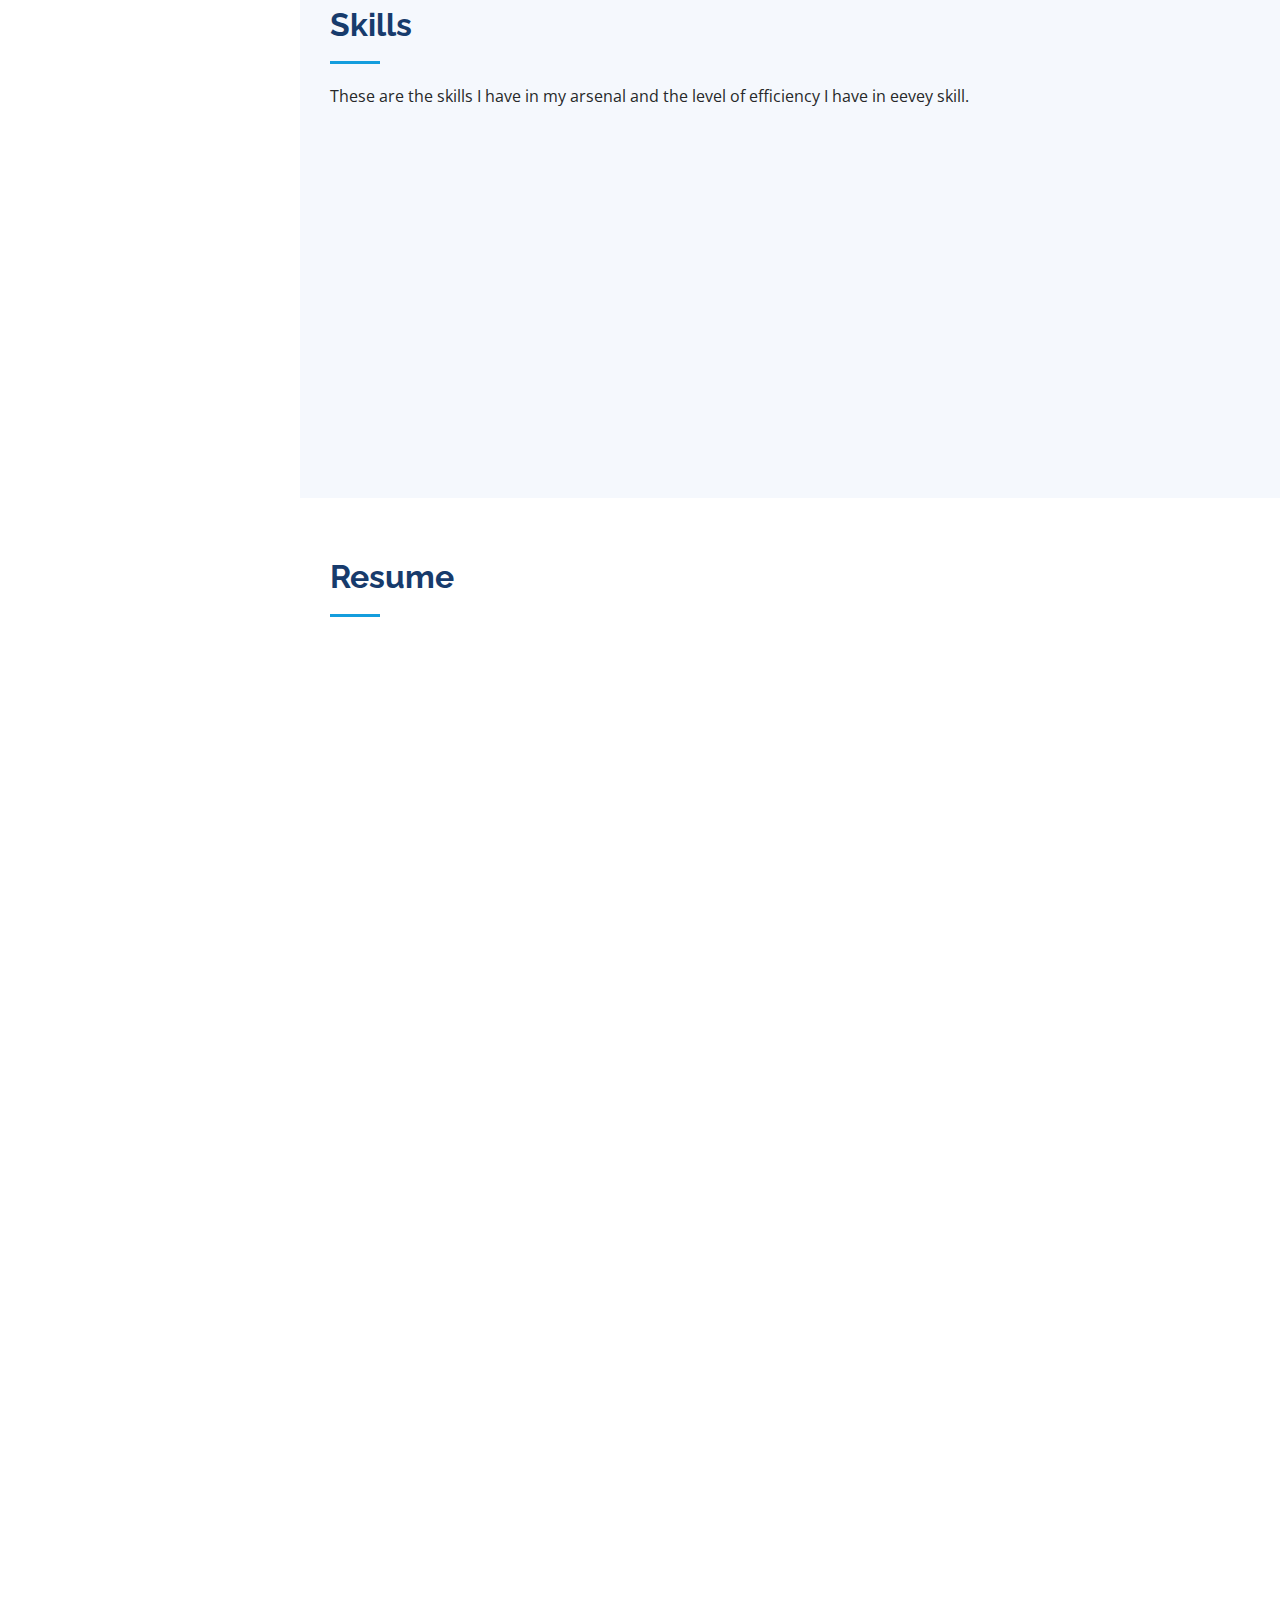
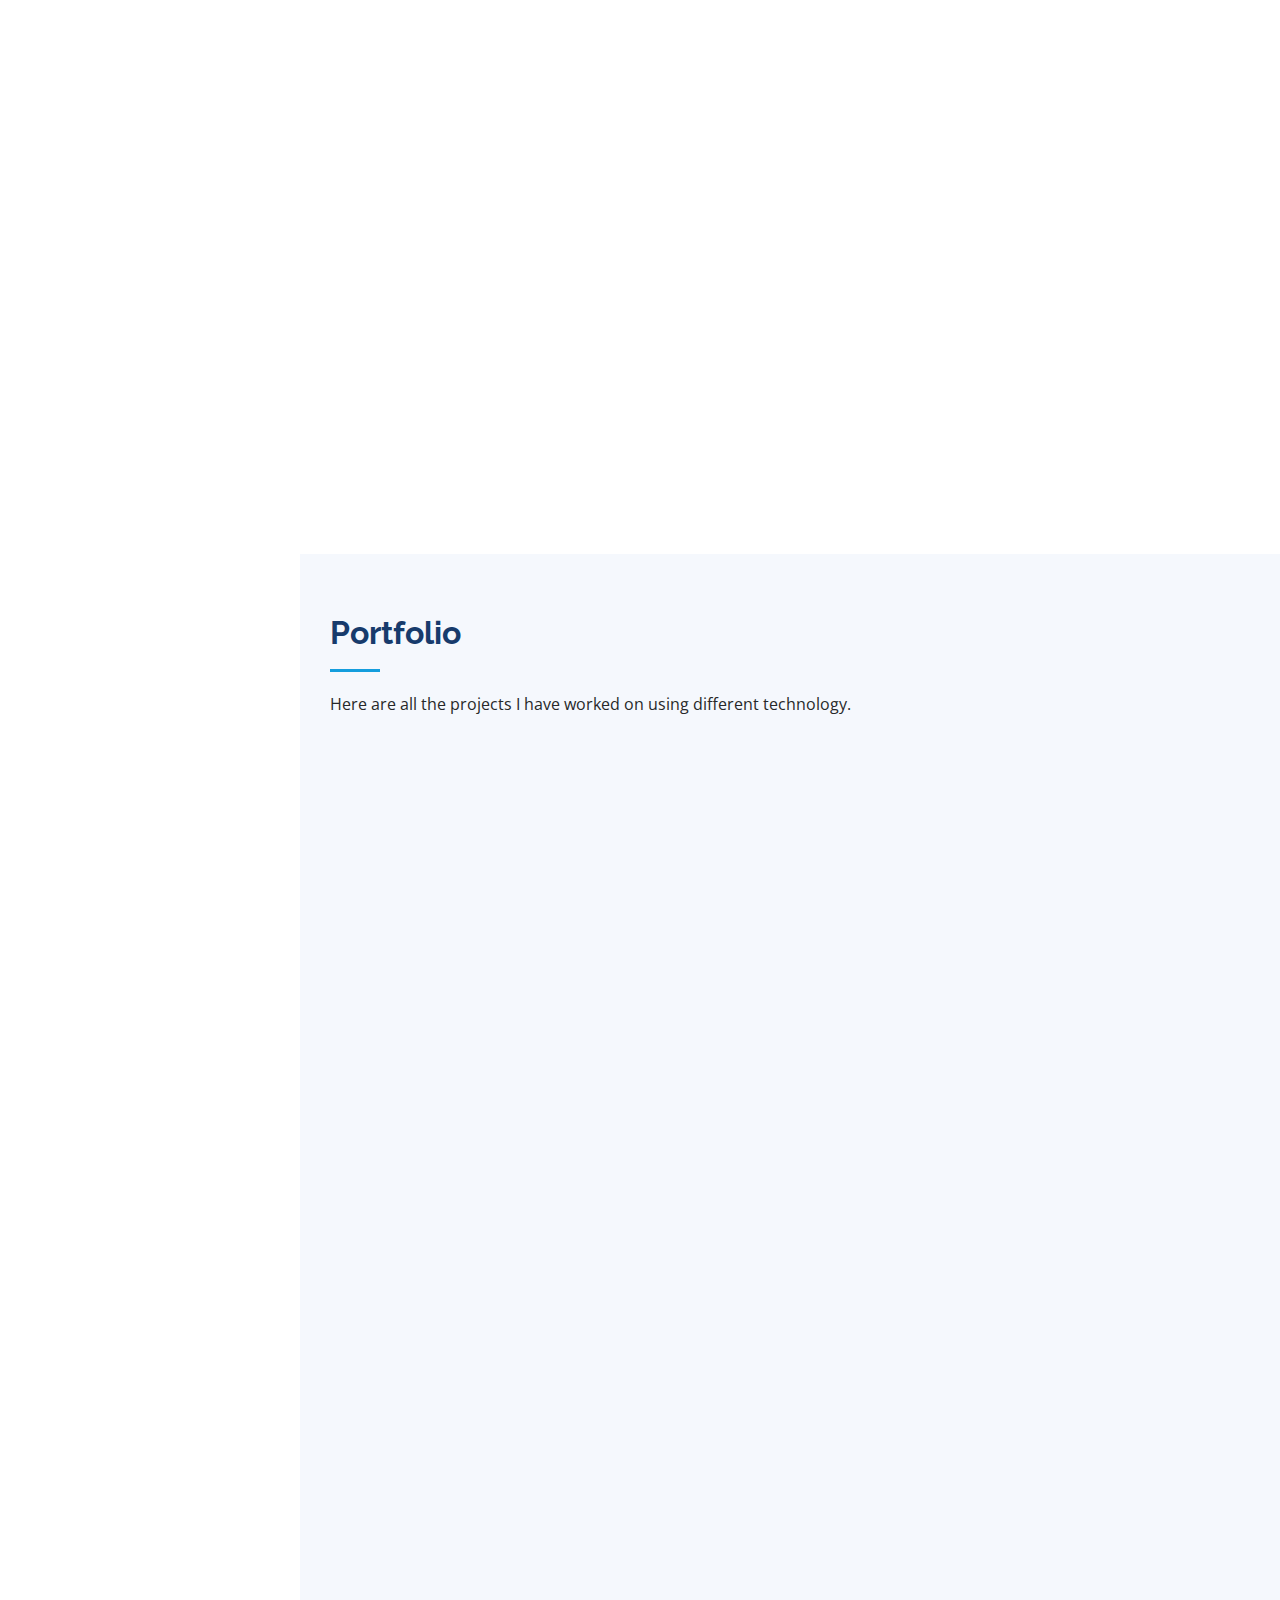
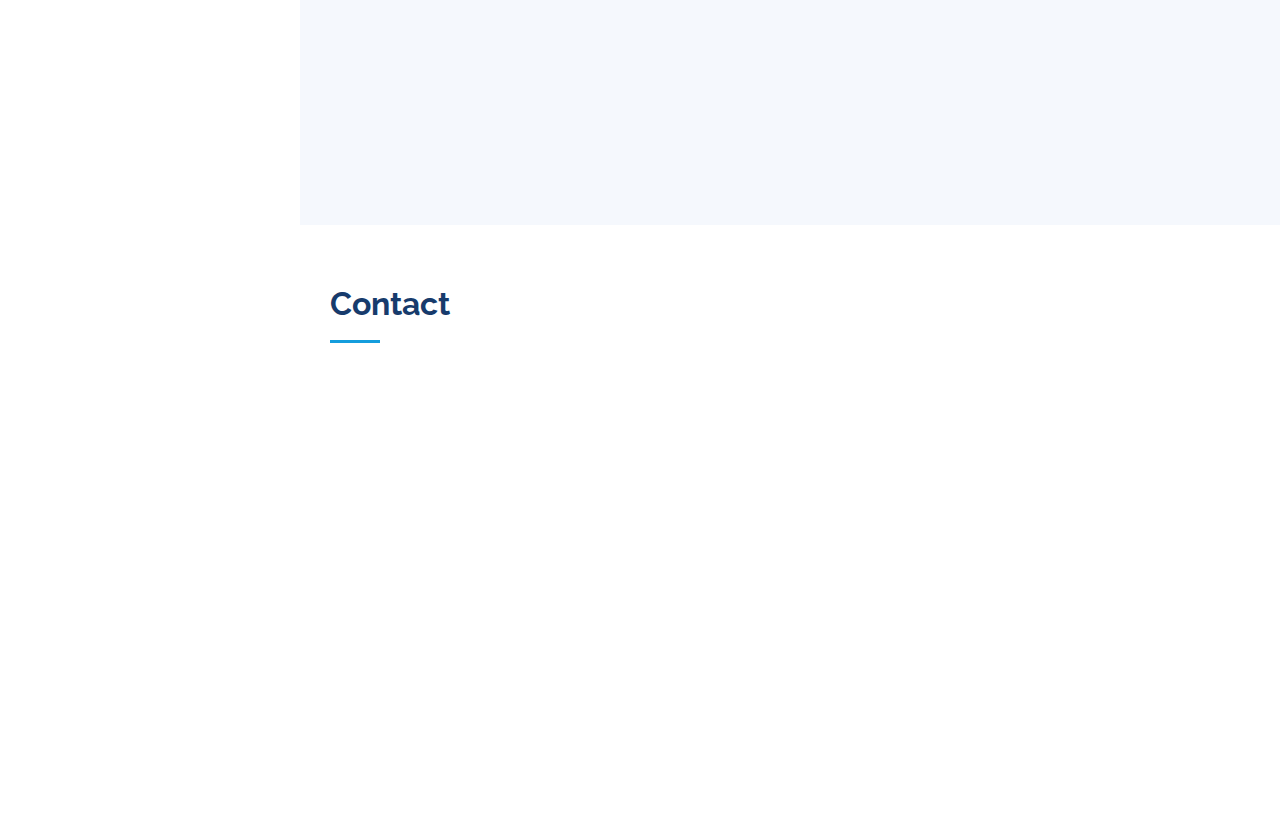
==== commit ed626fde: "new link" ====
--- a/index.html
+++ b/index.html
@@ -55,7 +55,7 @@
               class="bx bxl-github"></i></a>
           <a href="https://www.instagram.com/i_am.ashish._" title="Instagram" class="instagram" target="_blank"><i
               class="bx bxl-instagram"></i></a>
-          <a href="https://docs.google.com/uc?export=download&id=1_2j0qhq8hKKZtyuYKp5xg54bRXmKgoXG" title="Download Resume" class="resume" target="_blank"><i
+          <a href="https://docs.google.com/uc?export=download&id=149pht0wlCxqsLezS1qQP21U3QkTXguCo" title="Download Resume" class="resume" target="_blank"><i
               class="bx bx-file-blank"></i></a>
         </div>
       </div>
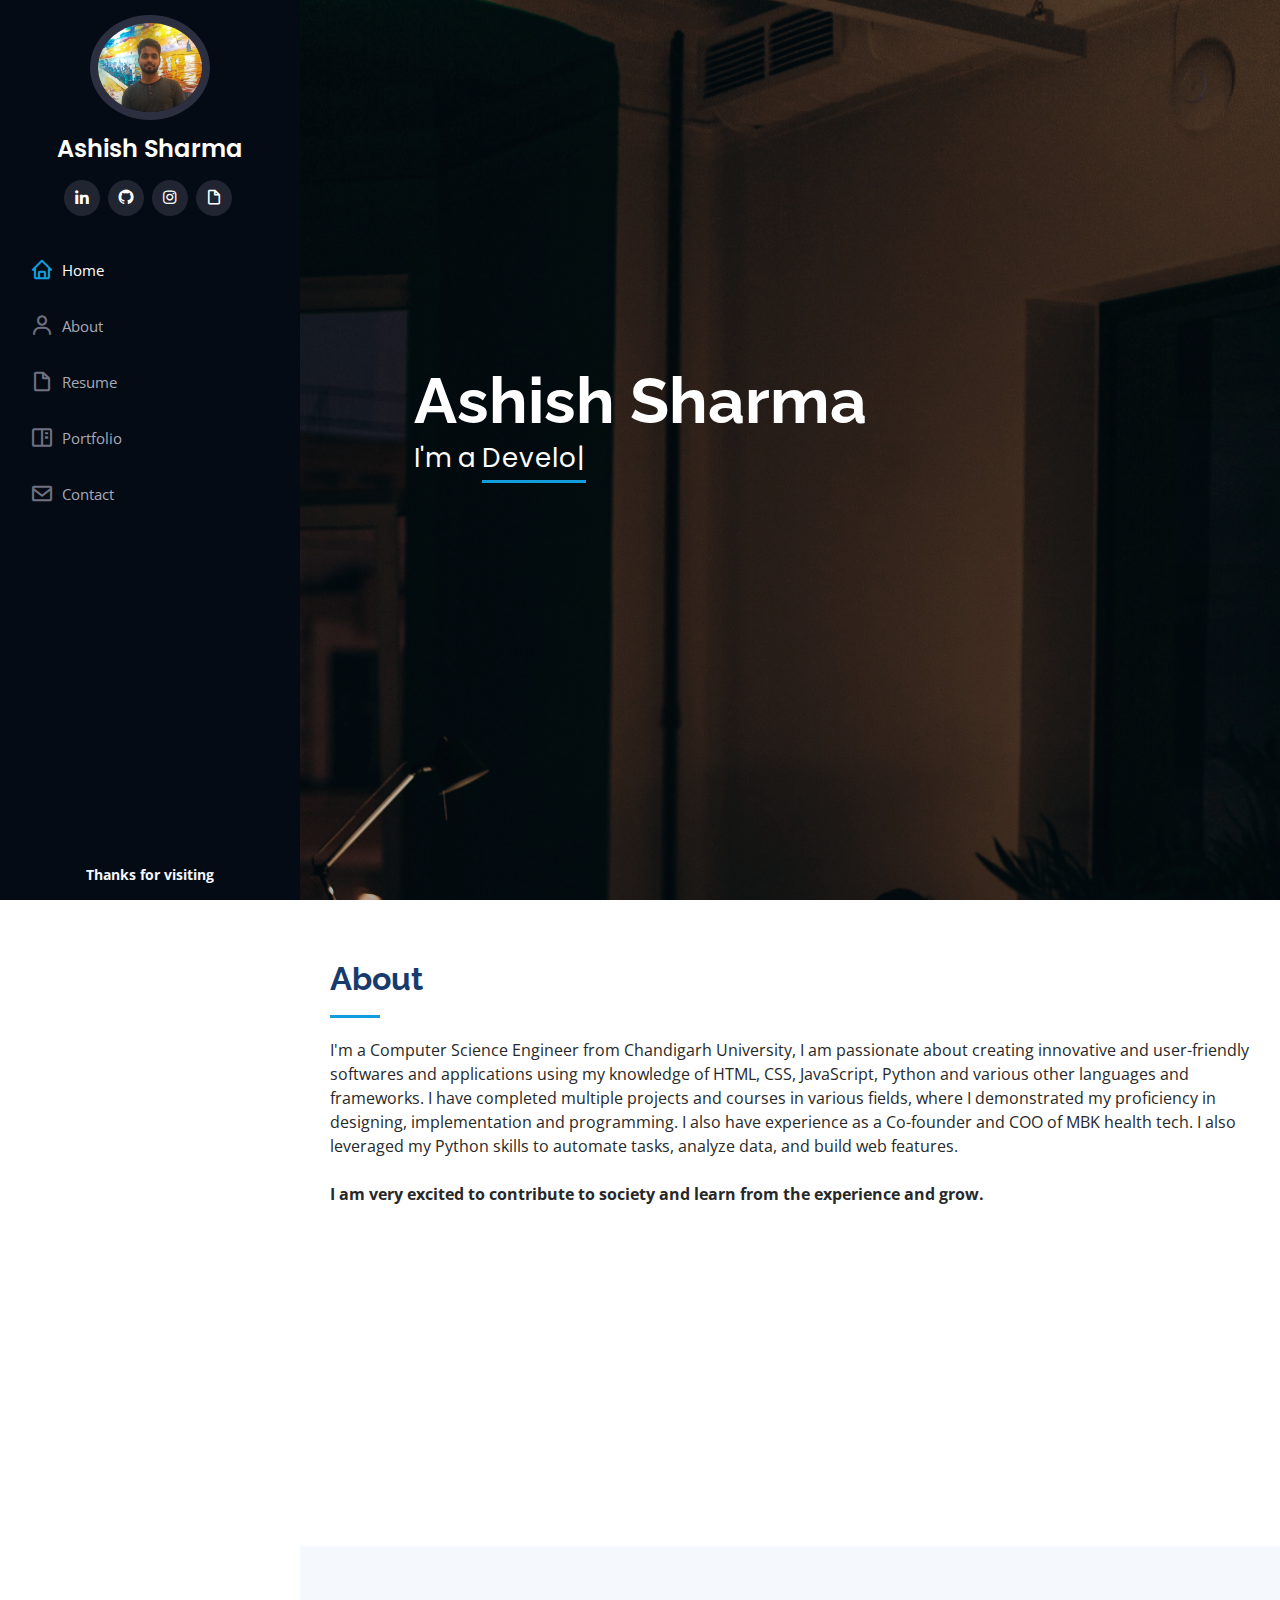
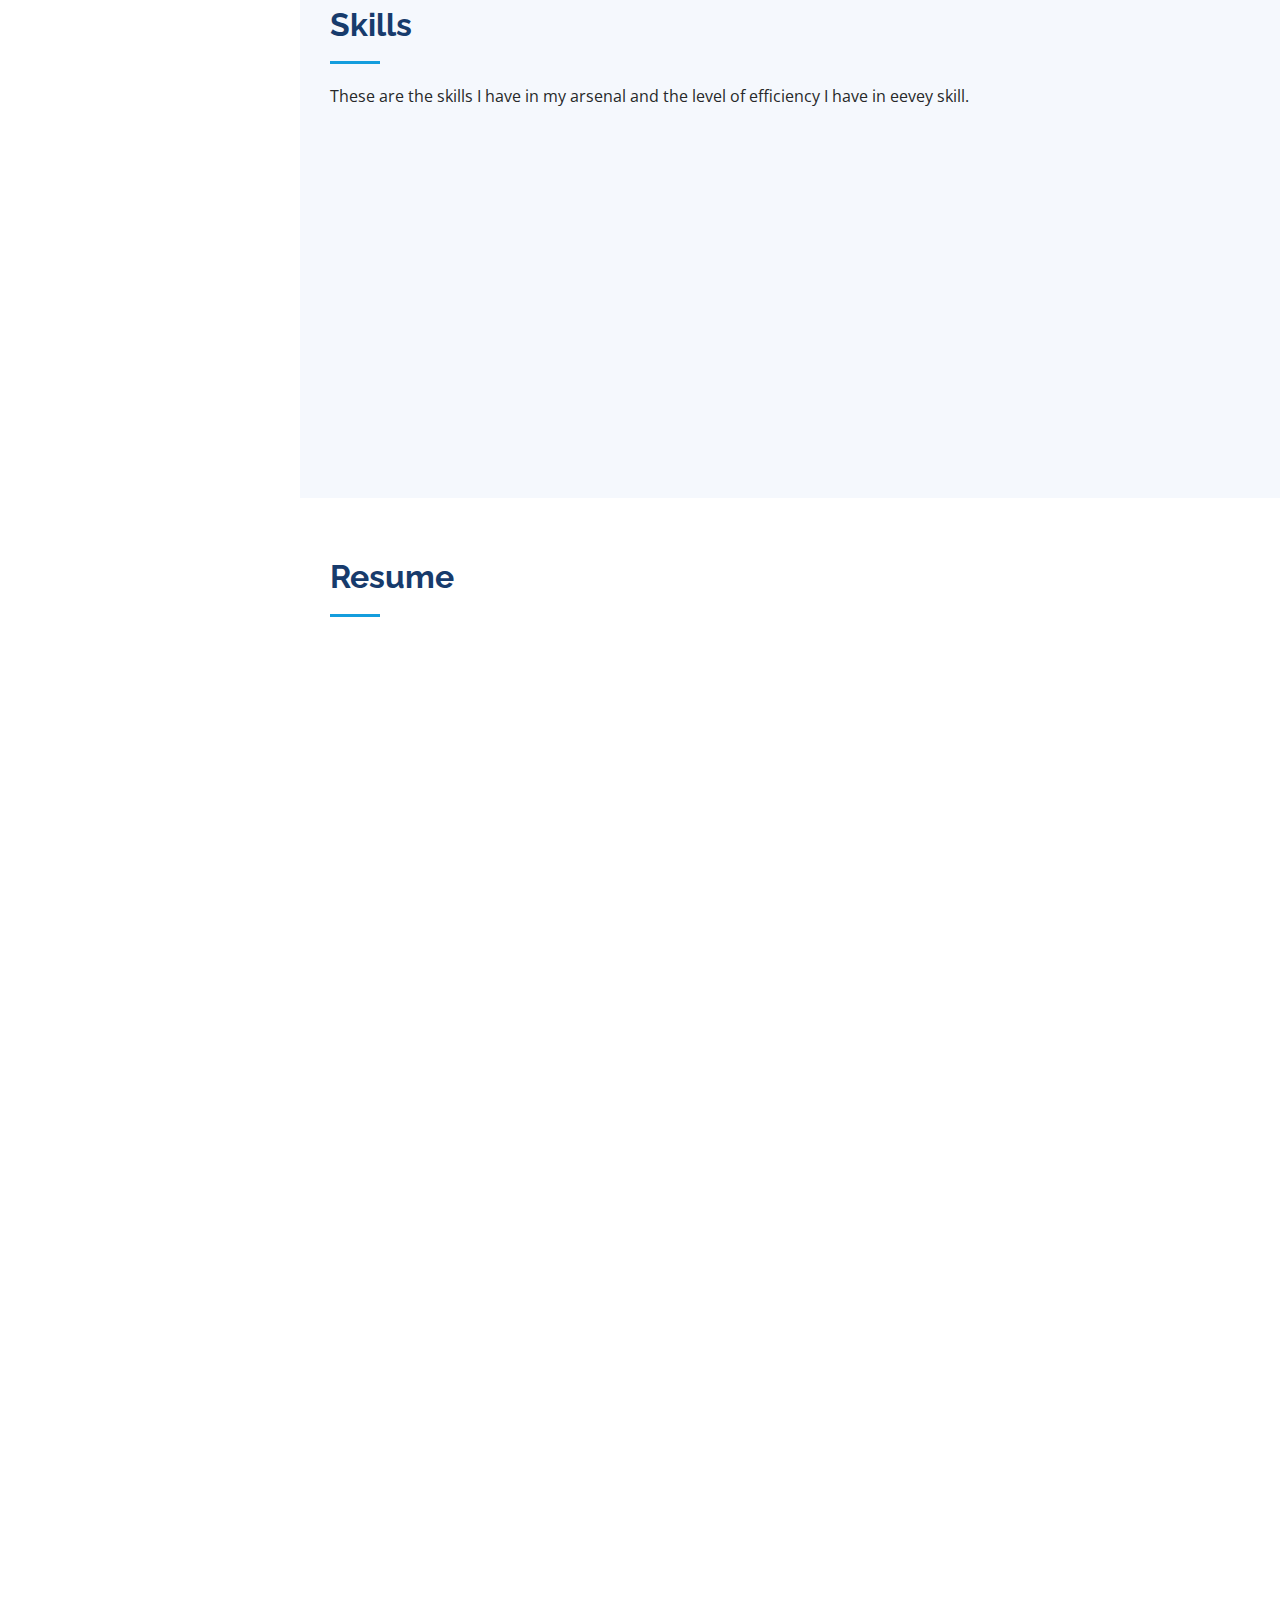
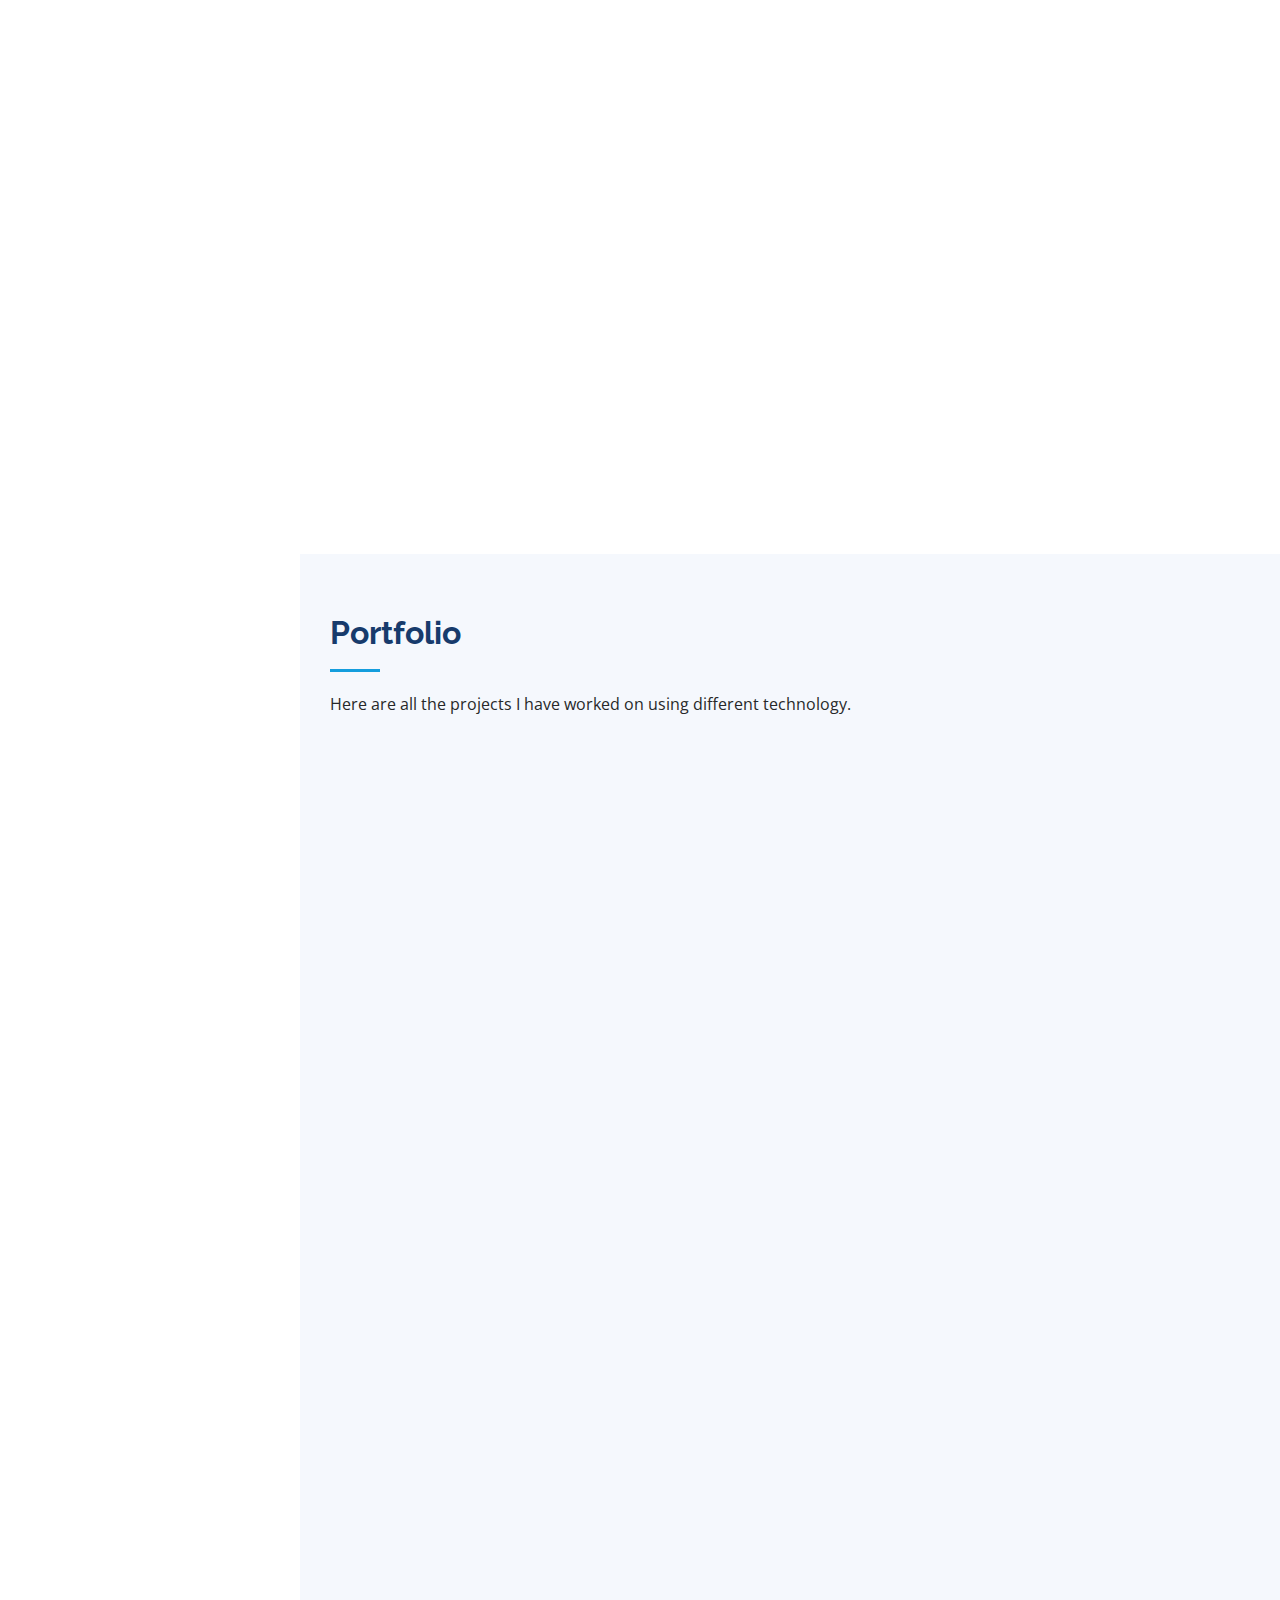
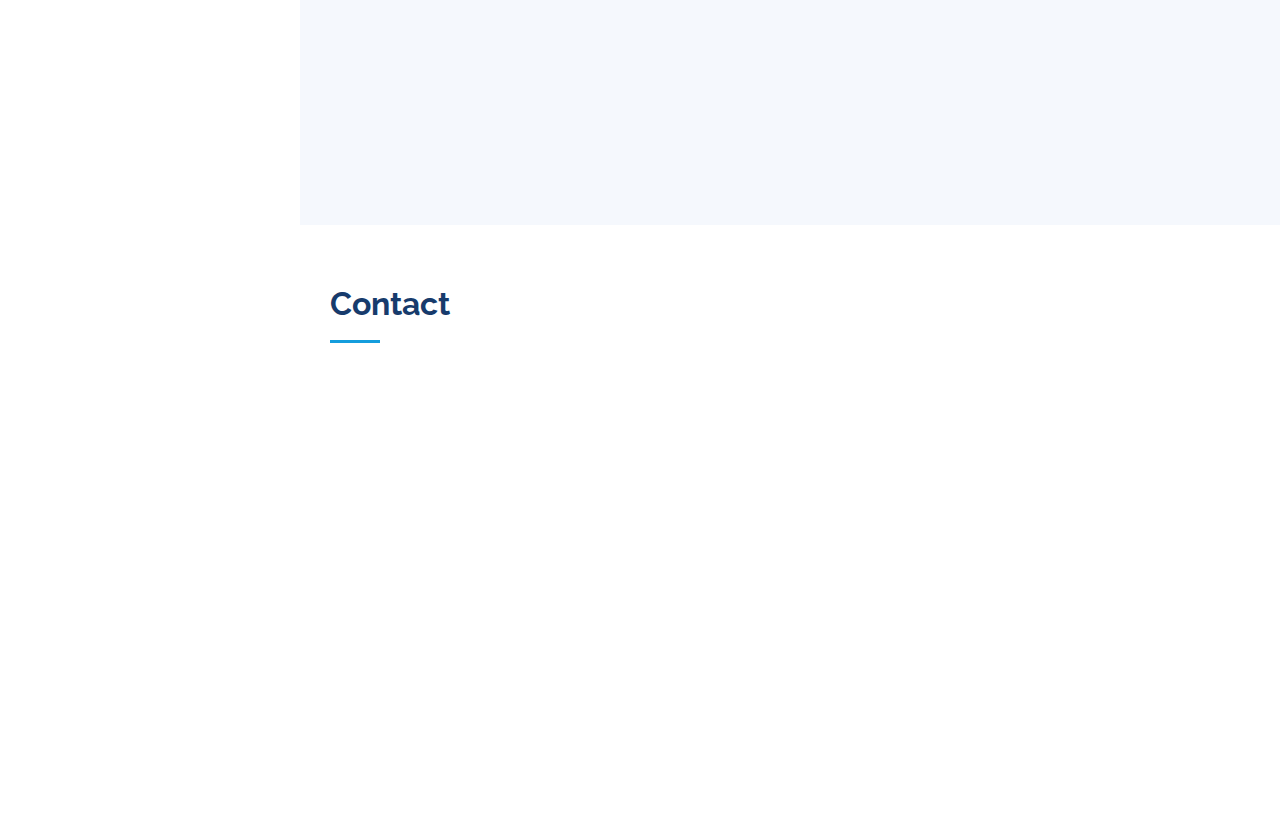
==== commit 908b9b3f: "new link" ====
--- a/index.html
+++ b/index.html
@@ -55,7 +55,7 @@
               class="bx bxl-github"></i></a>
           <a href="https://www.instagram.com/i_am.ashish._" title="Instagram" class="instagram" target="_blank"><i
               class="bx bxl-instagram"></i></a>
-          <a href="https://docs.google.com/uc?export=download&id=149pht0wlCxqsLezS1qQP21U3QkTXguCo" title="Download Resume" class="resume" target="_blank"><i
+          <a href="https://docs.google.com/uc?export=download&id=1iqBd6vYpiPjVeDu8IUub-7zUzqmrz50K" title="Download Resume" class="resume" target="_blank"><i
               class="bx bx-file-blank"></i></a>
         </div>
       </div>
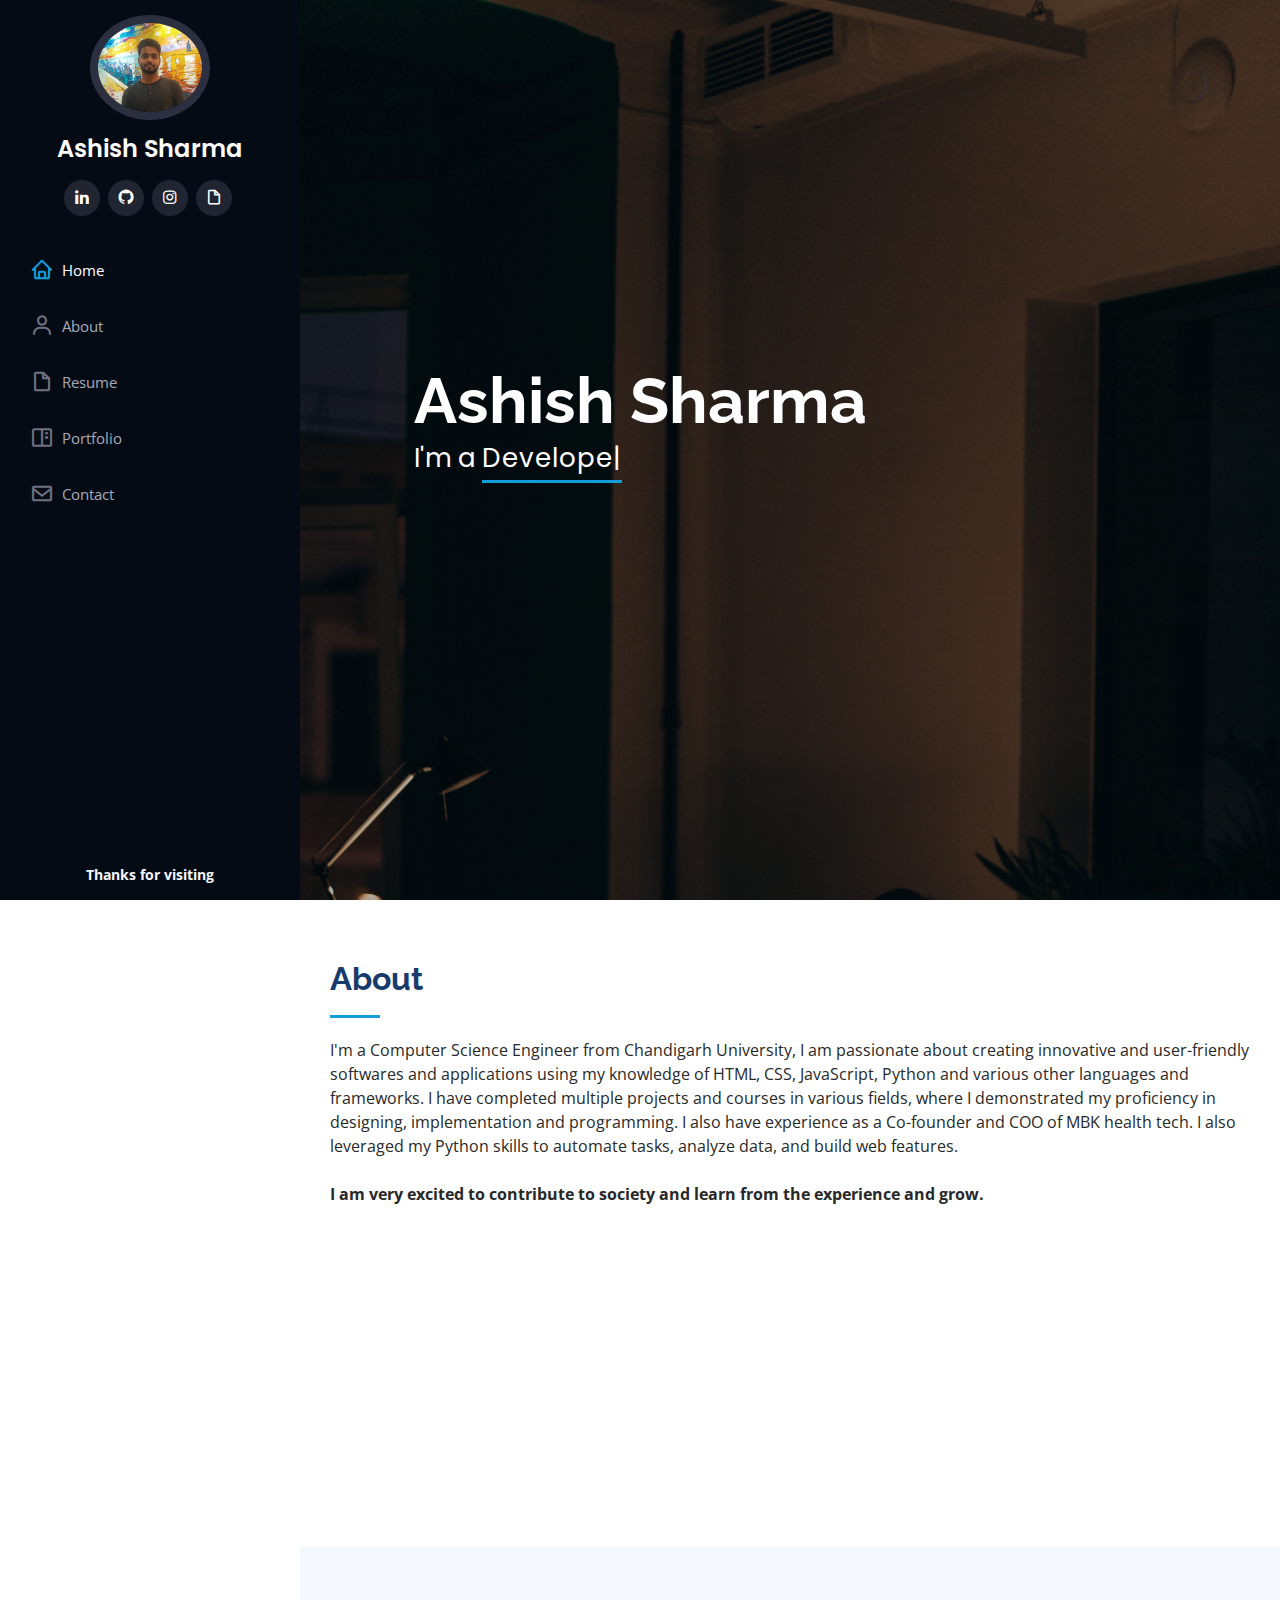
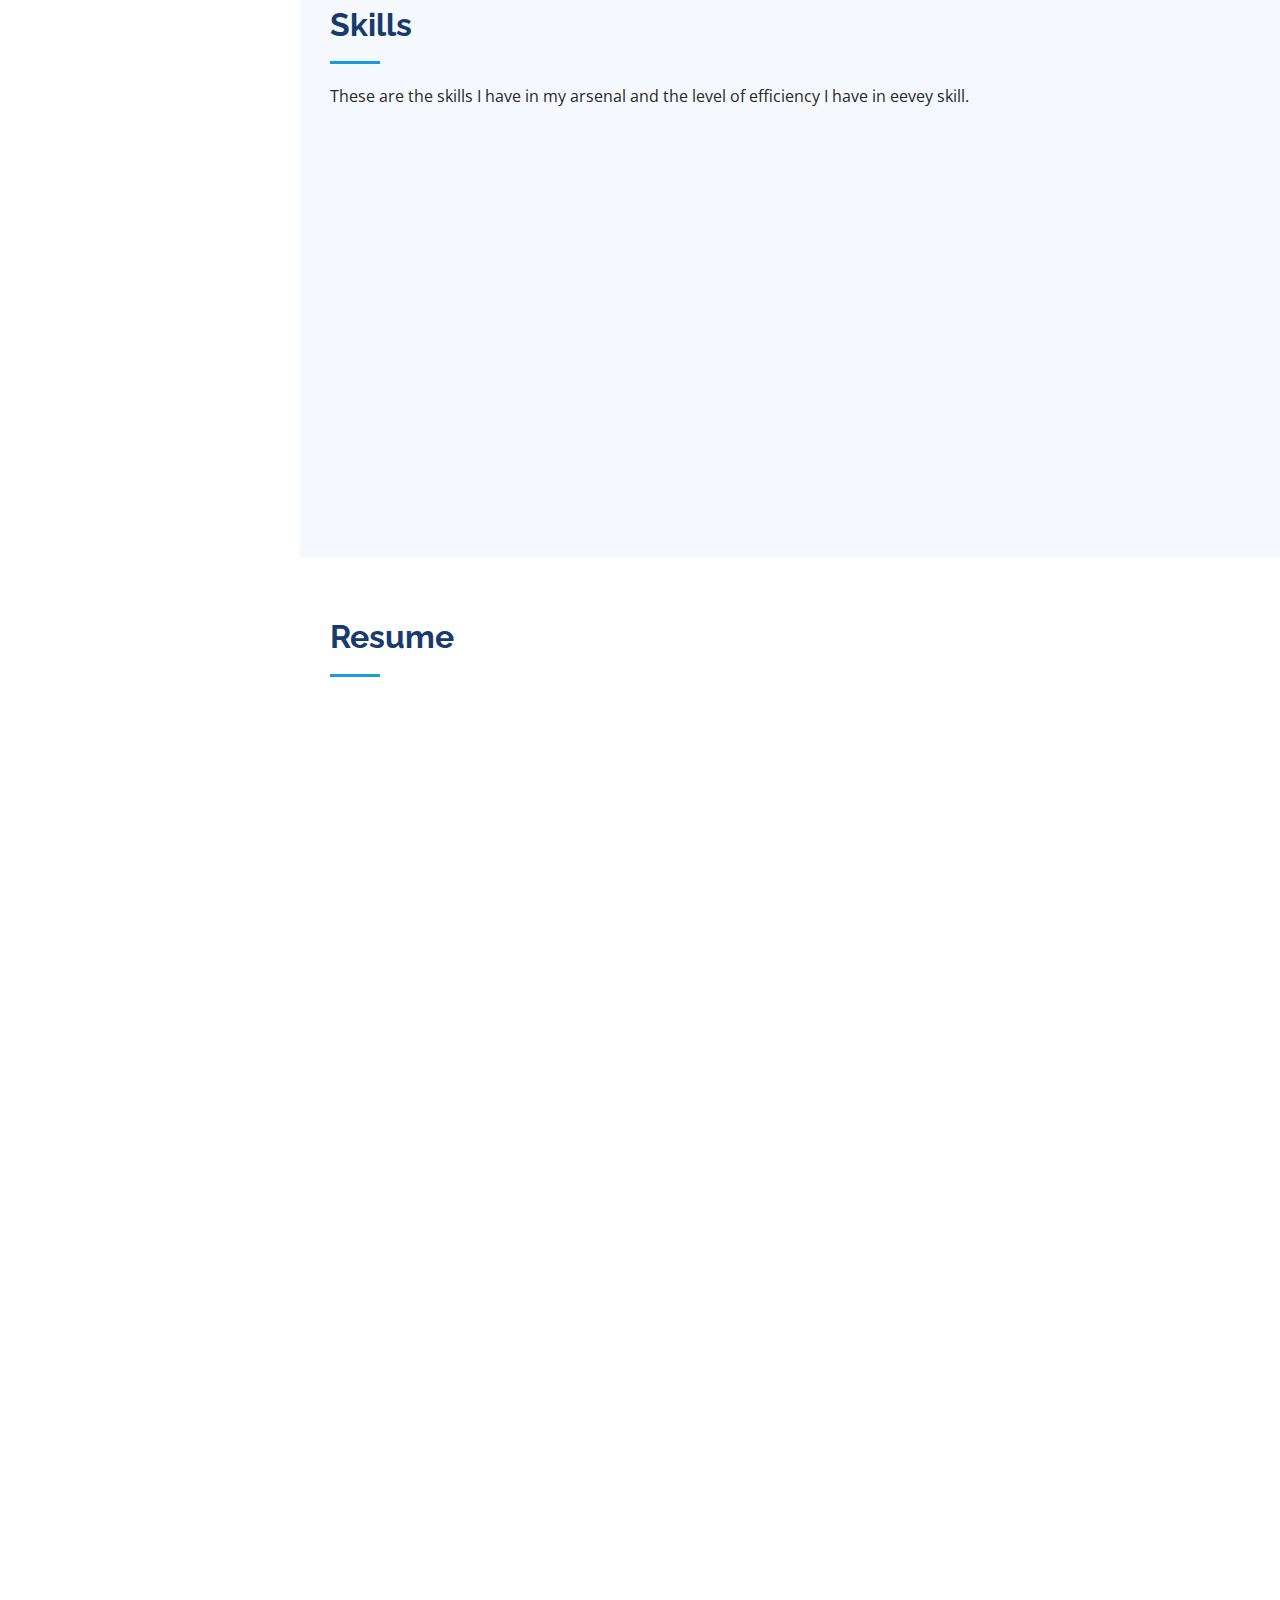
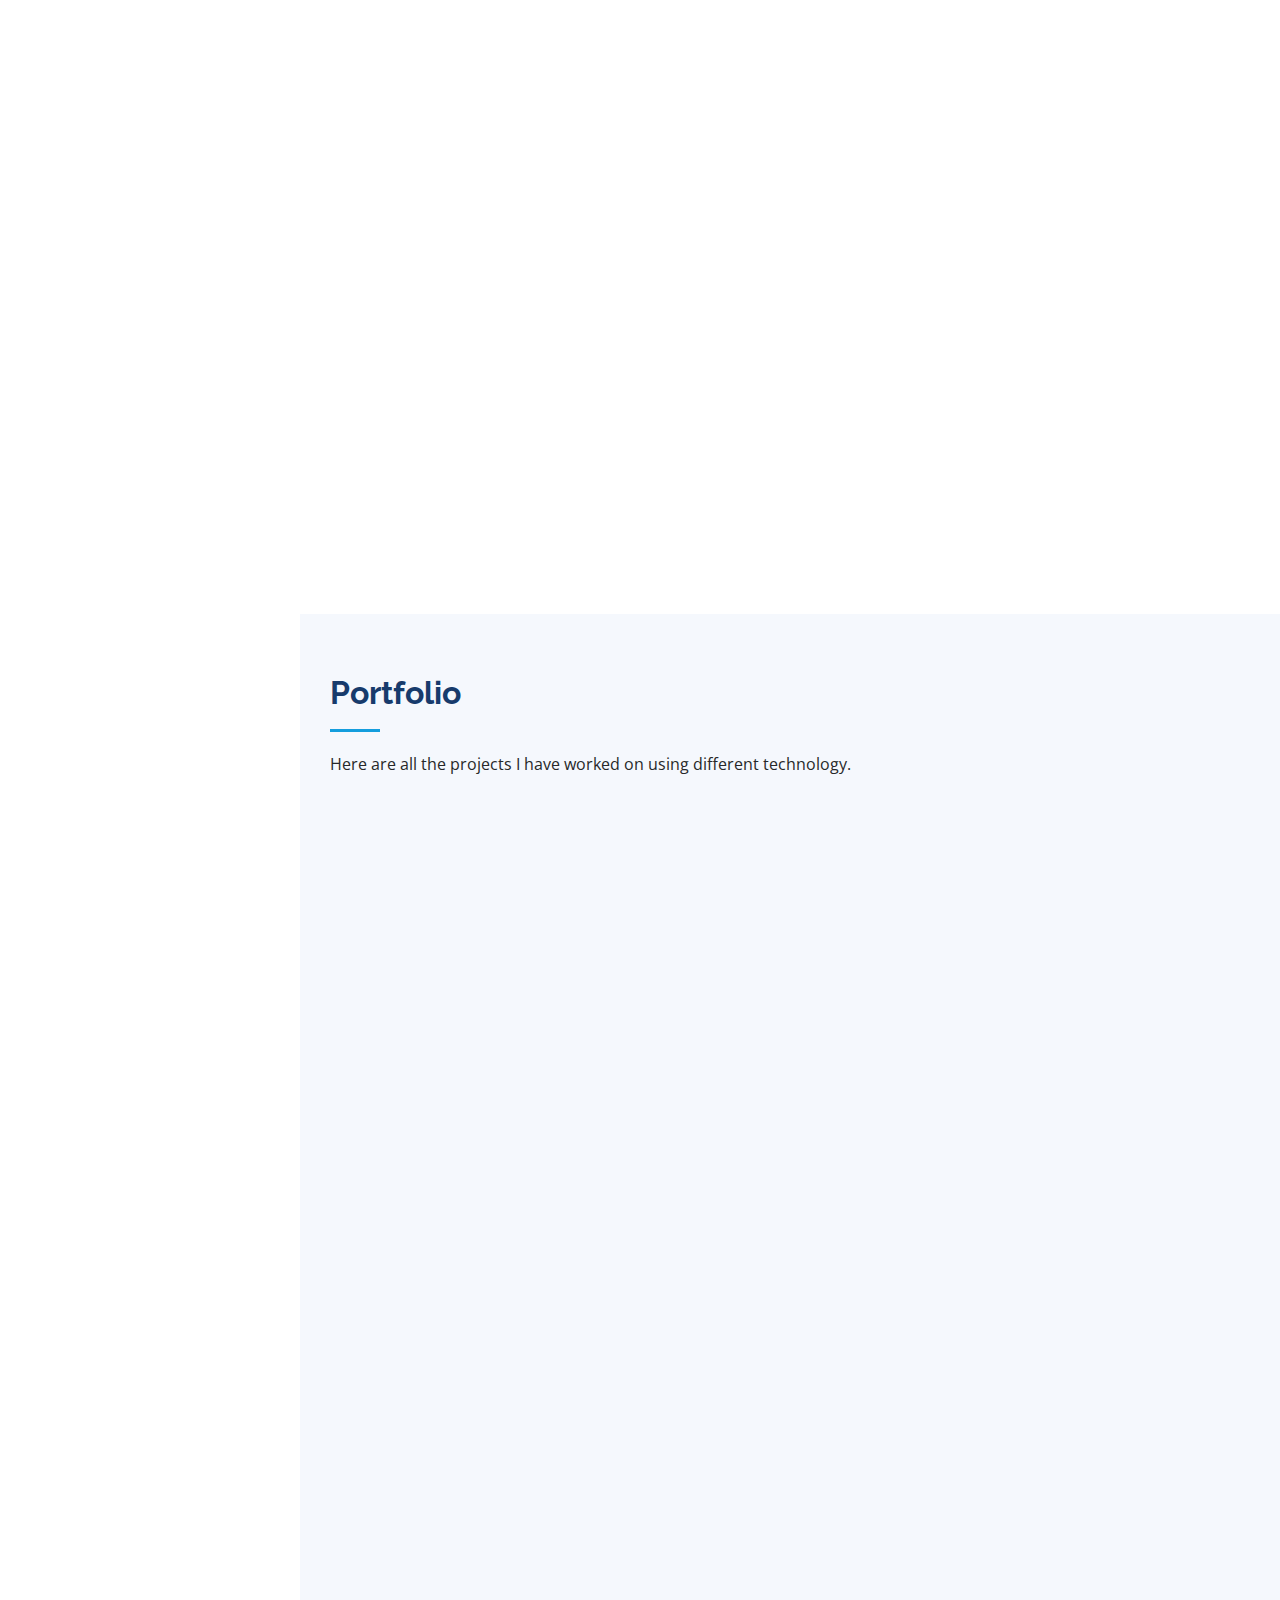
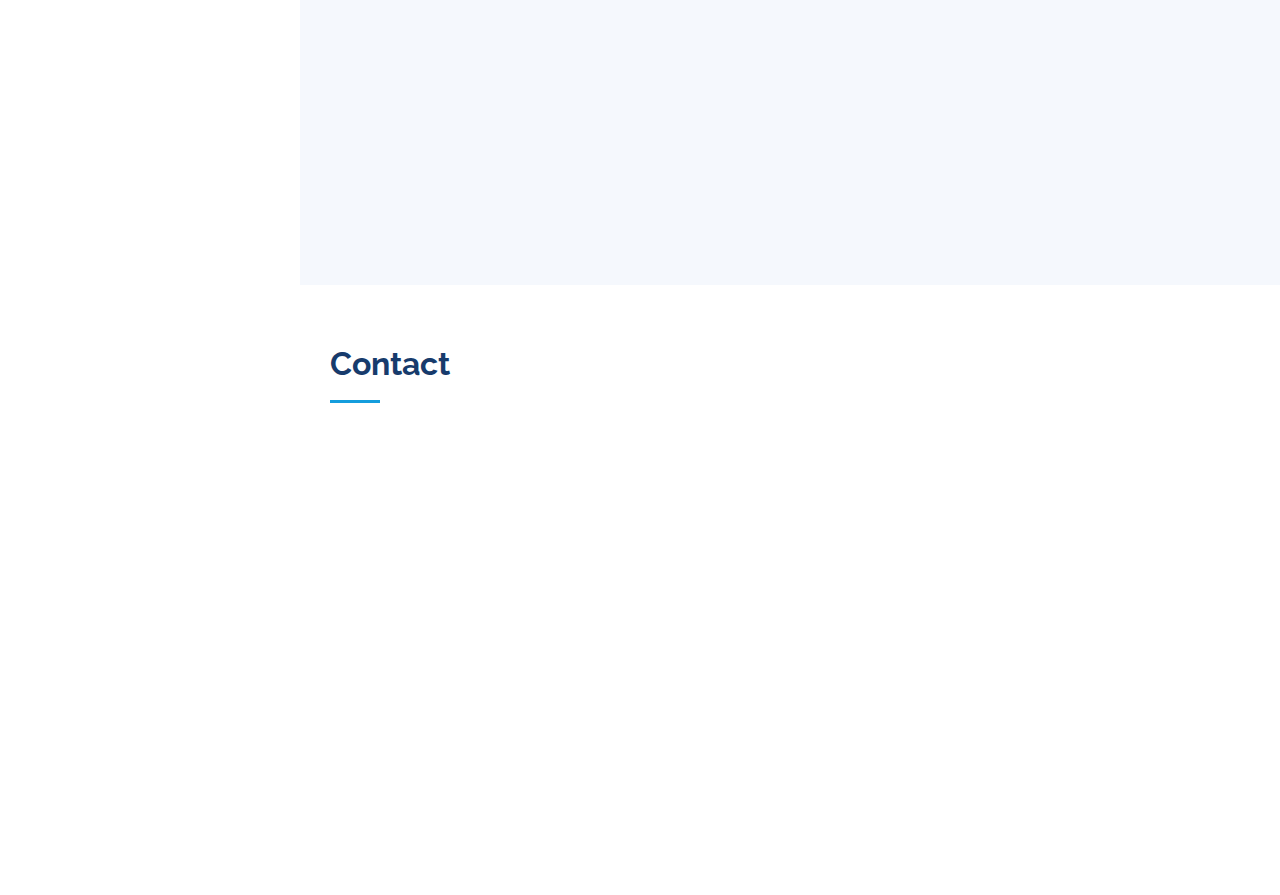
==== commit b7b535c6: "New Data" ====
--- a/index.html
+++ b/index.html
@@ -201,6 +201,13 @@
               </div>
             </div>
 
+            <div class="progress">
+              <span class="skill">Data Structures and Algorithms <i class="val">95%</i></span>
+              <div class="progress-bar-wrap">
+                <div class="progress-bar" role="progressbar" aria-valuenow="95" aria-valuemin="0" aria-valuemax="100">
+                </div>
+              </div>
+            </div>
           </div>
 
           <div class="col-lg-6" data-aos="fade-up" data-aos-delay="100">
@@ -239,6 +246,14 @@
 
             <div class="progress">
               <span class="skill">Generative AI<i class="val">90%</i></span>
+              <div class="progress-bar-wrap">
+                <div class="progress-bar" role="progressbar" aria-valuenow="90" aria-valuemin="0" aria-valuemax="100">
+                </div>
+              </div>
+            </div>
+
+            <div class="progress">
+              <span class="skill">SQL & Data Management<i class="val">90%</i></span>
               <div class="progress-bar-wrap">
                 <div class="progress-bar" role="progressbar" aria-valuenow="90" aria-valuemin="0" aria-valuemax="100">
                 </div>
@@ -329,7 +344,7 @@
           <div class="col-lg-6" data-aos="fade-up" data-aos-delay="100">
             <h3 class="resume-title">Work Experience</h3>
             <div class="resume-item">
-              <h4>Javascript Developer</h4>
+              <h4>Javascript Developer <sub style="font-size: 10px; font-style: italic;">(Freelance)</sub> </h4>
               <h5>2021 - 2023</h5>
               <p><em>Testbirds <a href="https://testbirds.com/" target="_blank"><i class="bx bx-link"></i></a></em></p>
             </div>
@@ -364,14 +379,21 @@
 
             <h3 class="resume-title">Certifications</h3>
             <div class="resume-item">
-              <p style="text-transform: capitalize;">Become a JavaScript Developer - Linkedin
+              <p style="text-transform: capitalize;">Become a JavaScript Developer - LinkedIn
                 <a href="https://www.linkedin.com/learning/certificates/4c066bdac13f1cccdedcb3634ee72118bc91d91cefc629cbb6789cb4af710ad1"
                   target="_blank"><i class="bx bx-link"></i></a>
               </p>
             </div>
 
             <div class="resume-item">
-              <p style="text-transform: capitalize;"> JavaScript: Ajax and Fetch - Linkedin
+              <p style="text-transform: capitalize;"> Explore React.js Development - LinkedIn
+                <a href="https://shorturl.at/ajnAT"
+                  target="_blank"><i class="bx bx-link"></i></a>
+              </p>
+            </div>
+
+            <div class="resume-item">
+              <p style="text-transform: capitalize;"> JavaScript: Ajax and Fetch - LinkedIn
                 <a href="https://www.linkedin.com/learning/certificates/bae0166e45208f2c77604ef84ffd2626fe2b3d6e5163d0dc64a9ce65f1d46aad"
                   target="_blank"><i class="bx bx-link"></i></a>
               </p>
@@ -406,7 +428,7 @@
             </div>
 
             <div class="resume-item">
-              <p style="text-transform: capitalize;">Generative AI - Microsoft & Linkedin - Linkedin
+              <p style="text-transform: capitalize;">Generative AI - Microsoft & LinkedIn - LinkedIn
                 <a href="https://www.linkedin.com/learning/certificates/ad1c45c1c4e8246a0c85f5e17024c5ebf46fa308cd273a2cf01949864d5be7de"
                   target="_blank"><i class="bx bx-link"></i></a>
               </p>
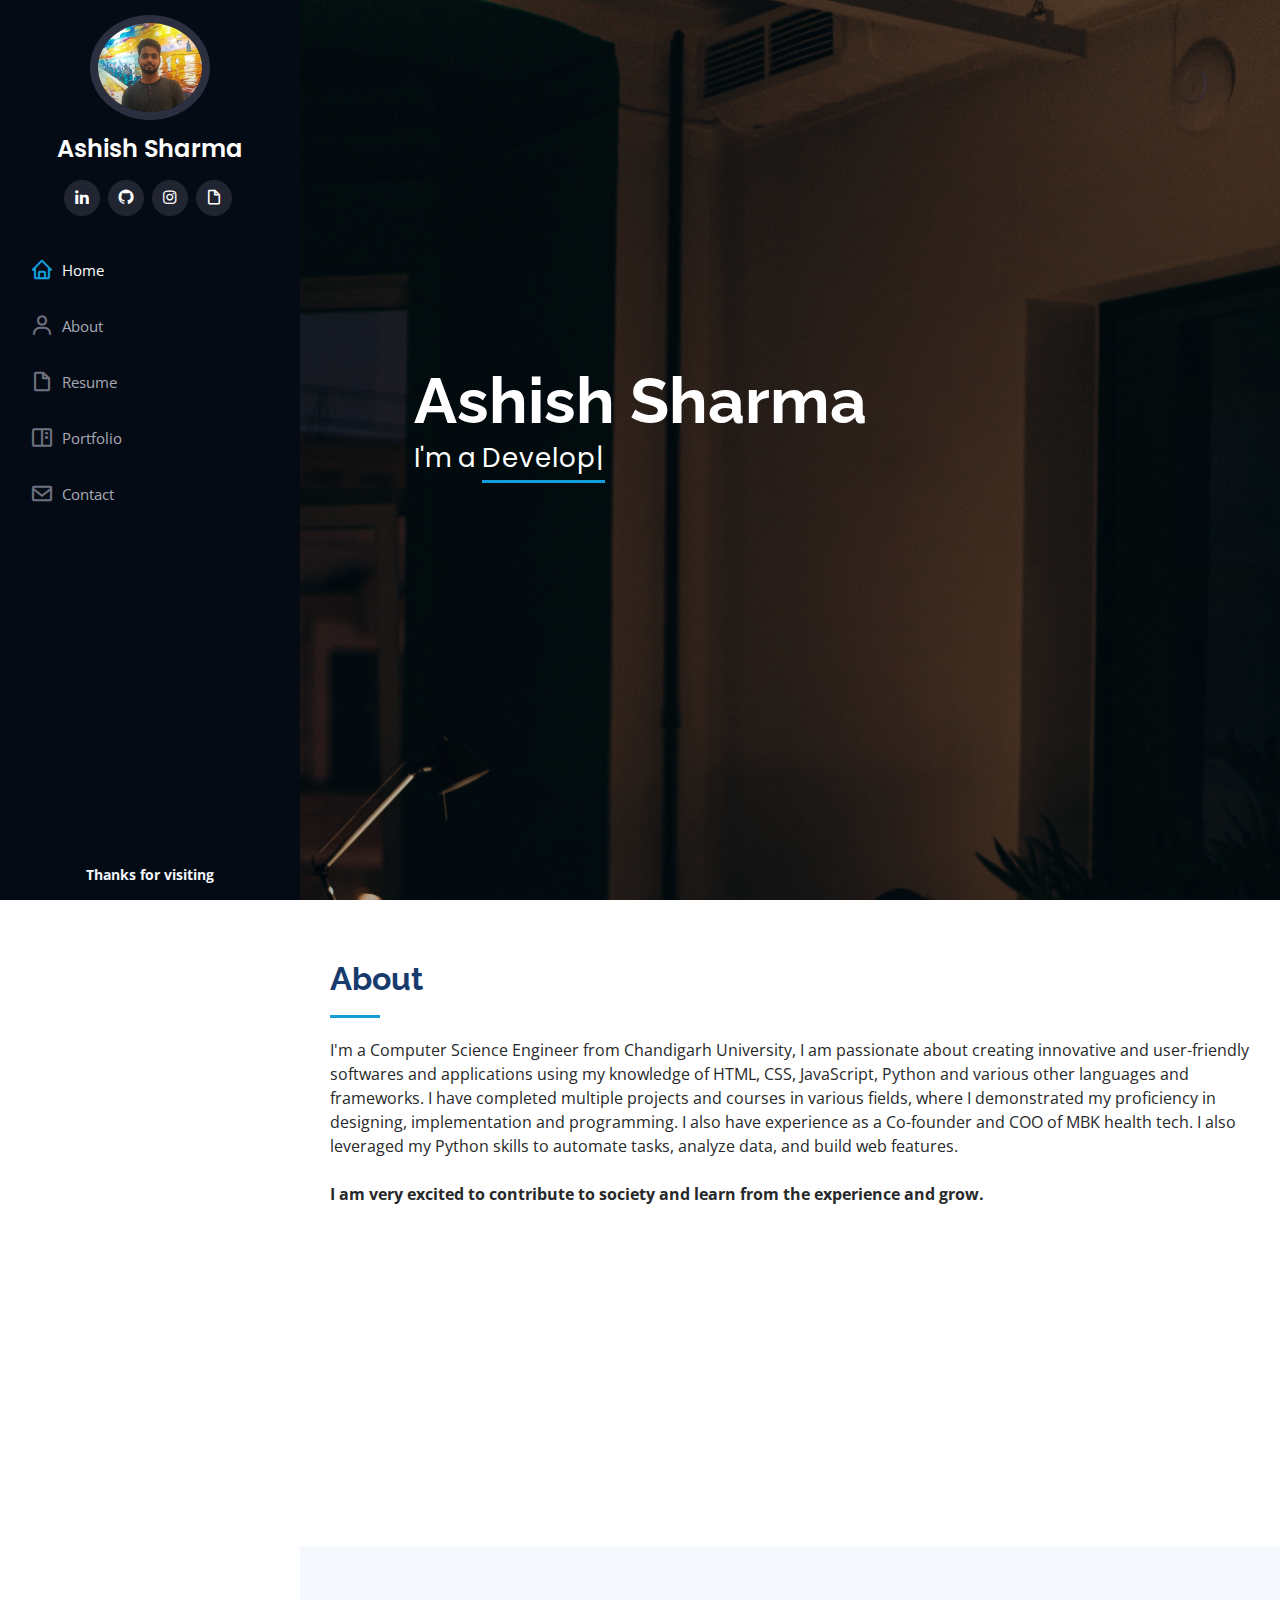
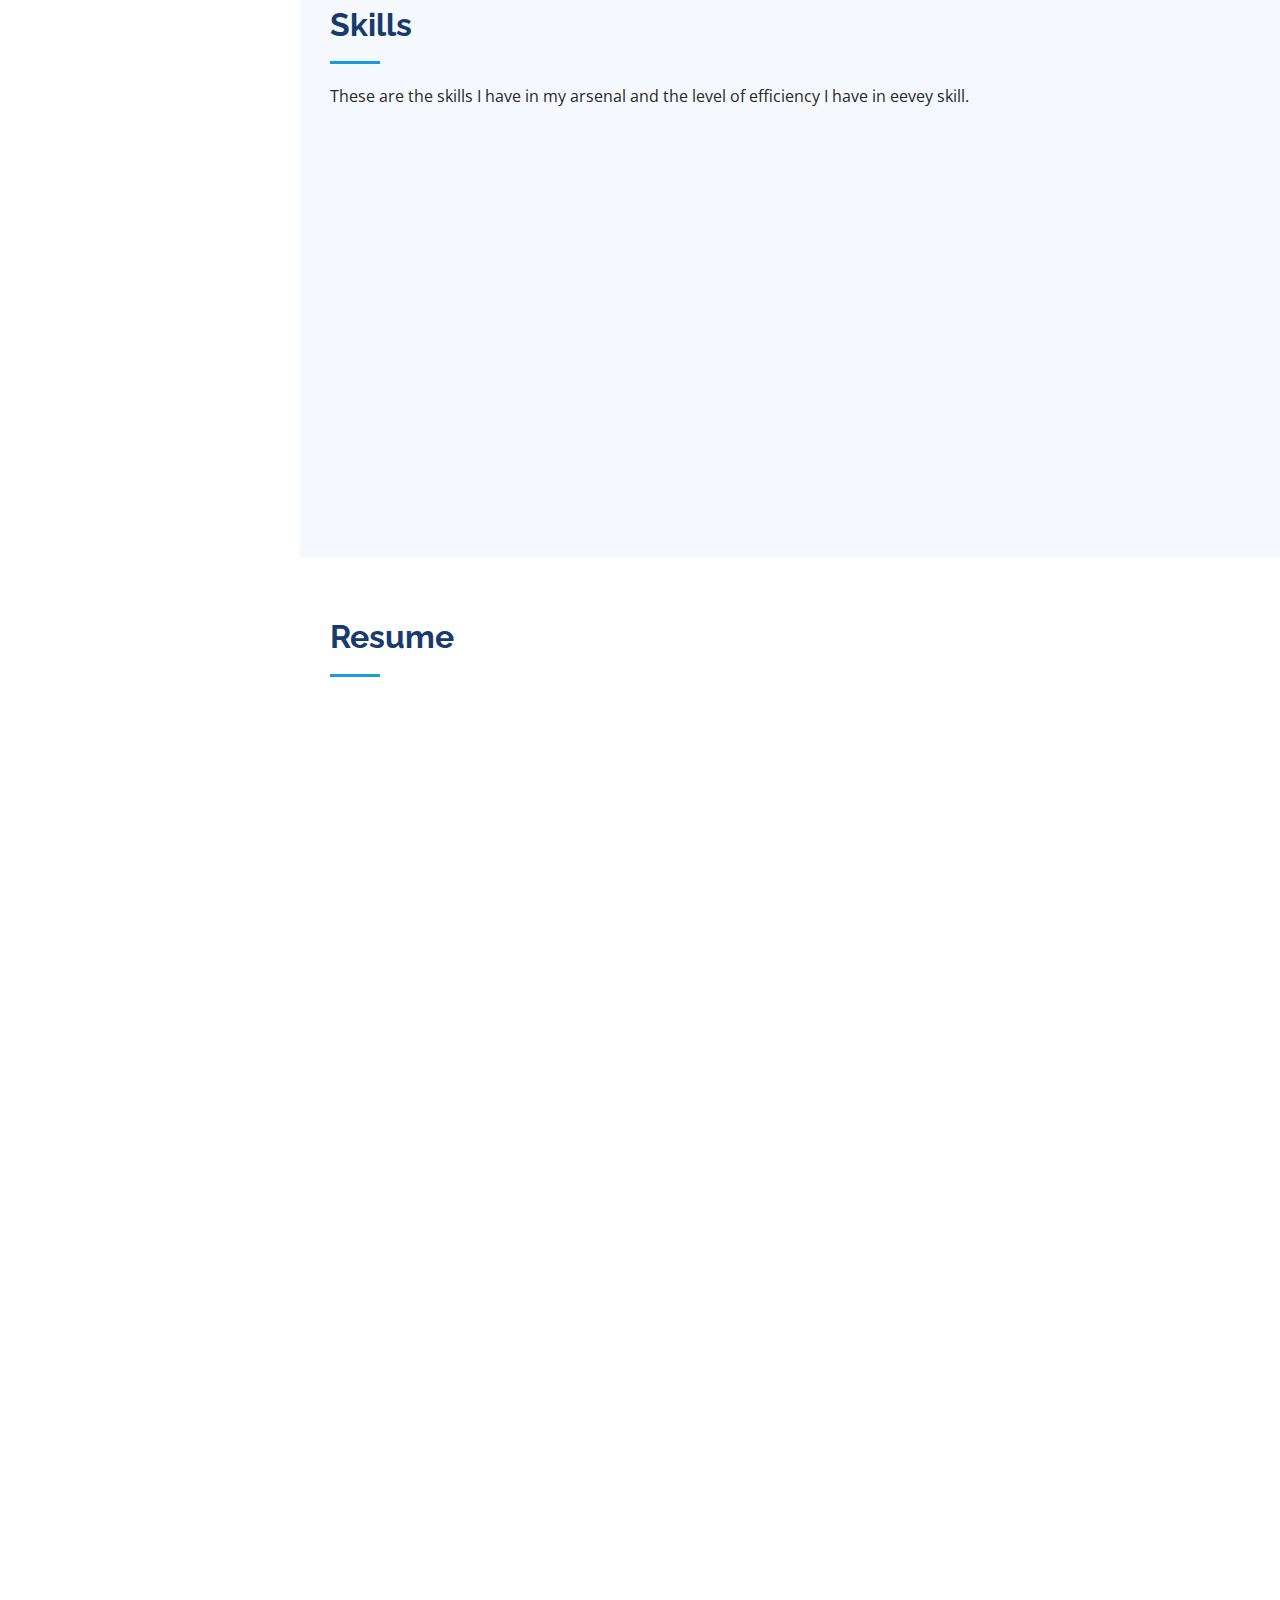
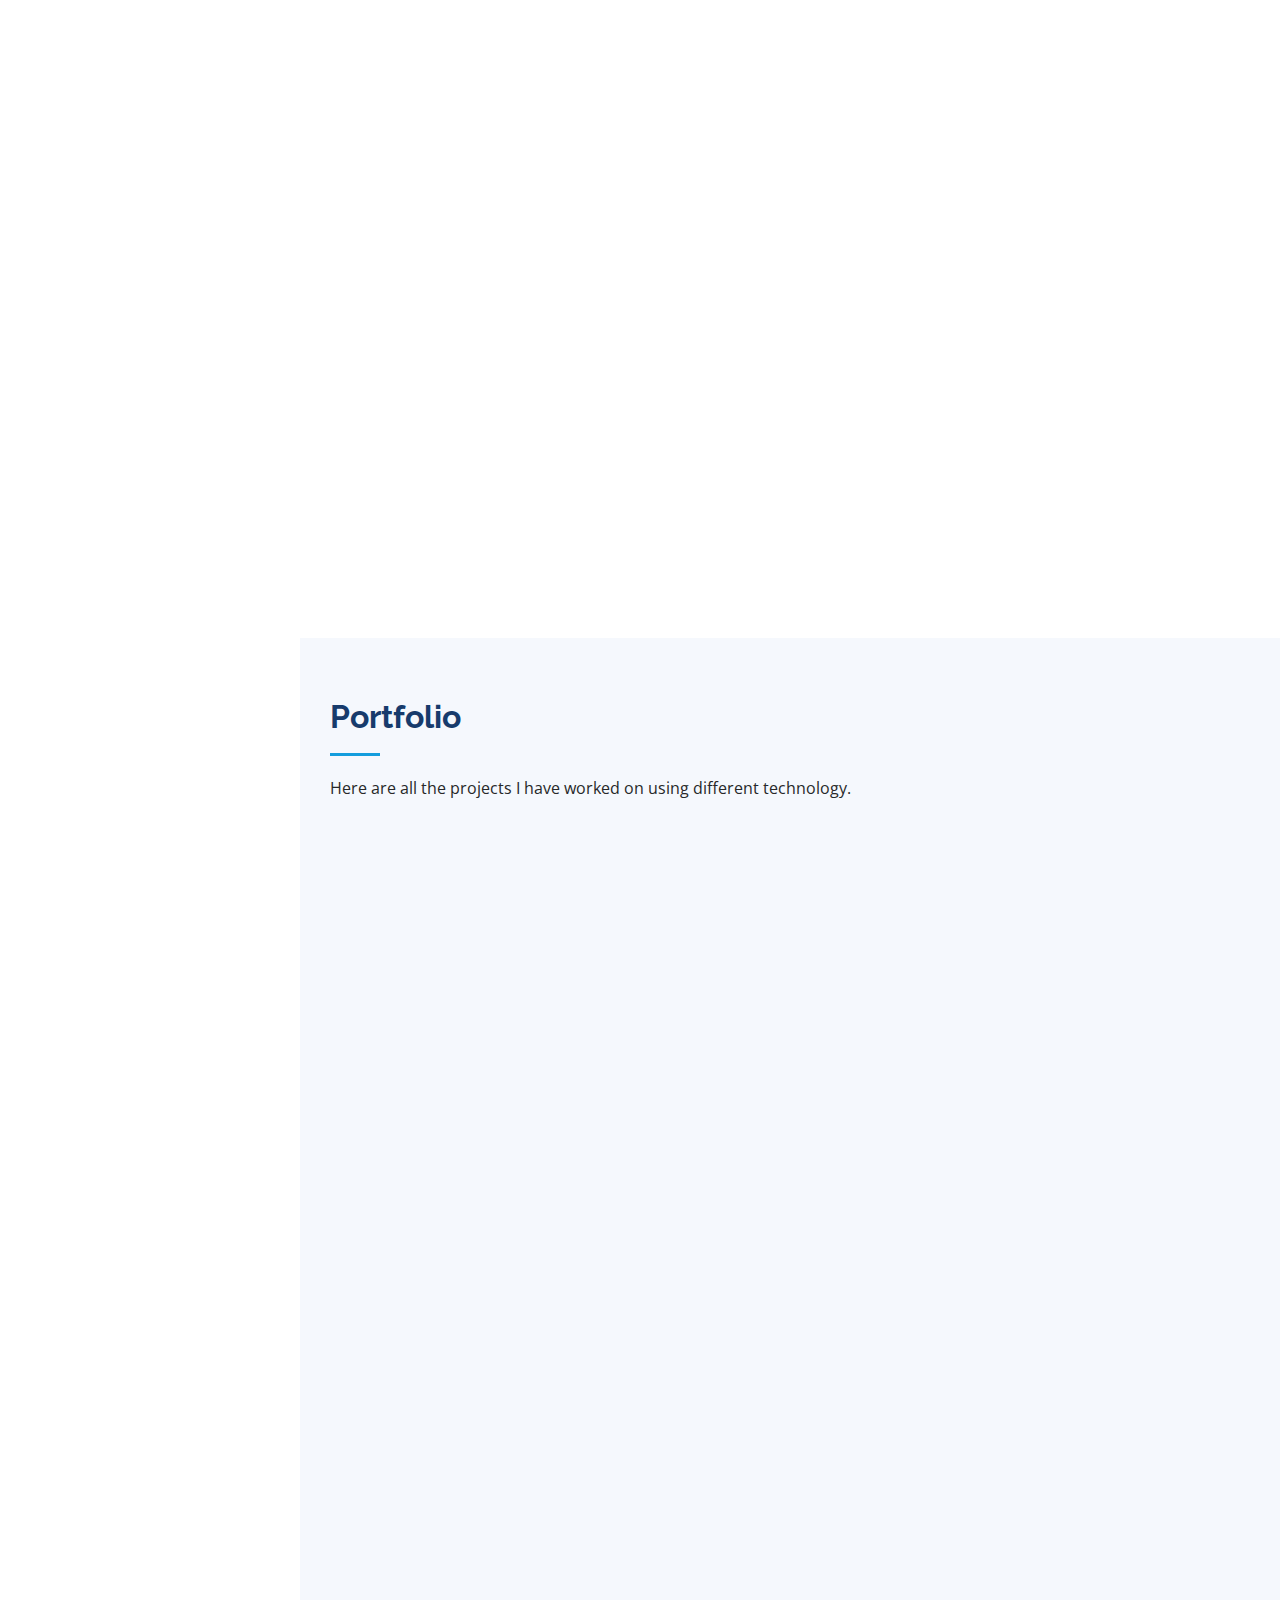
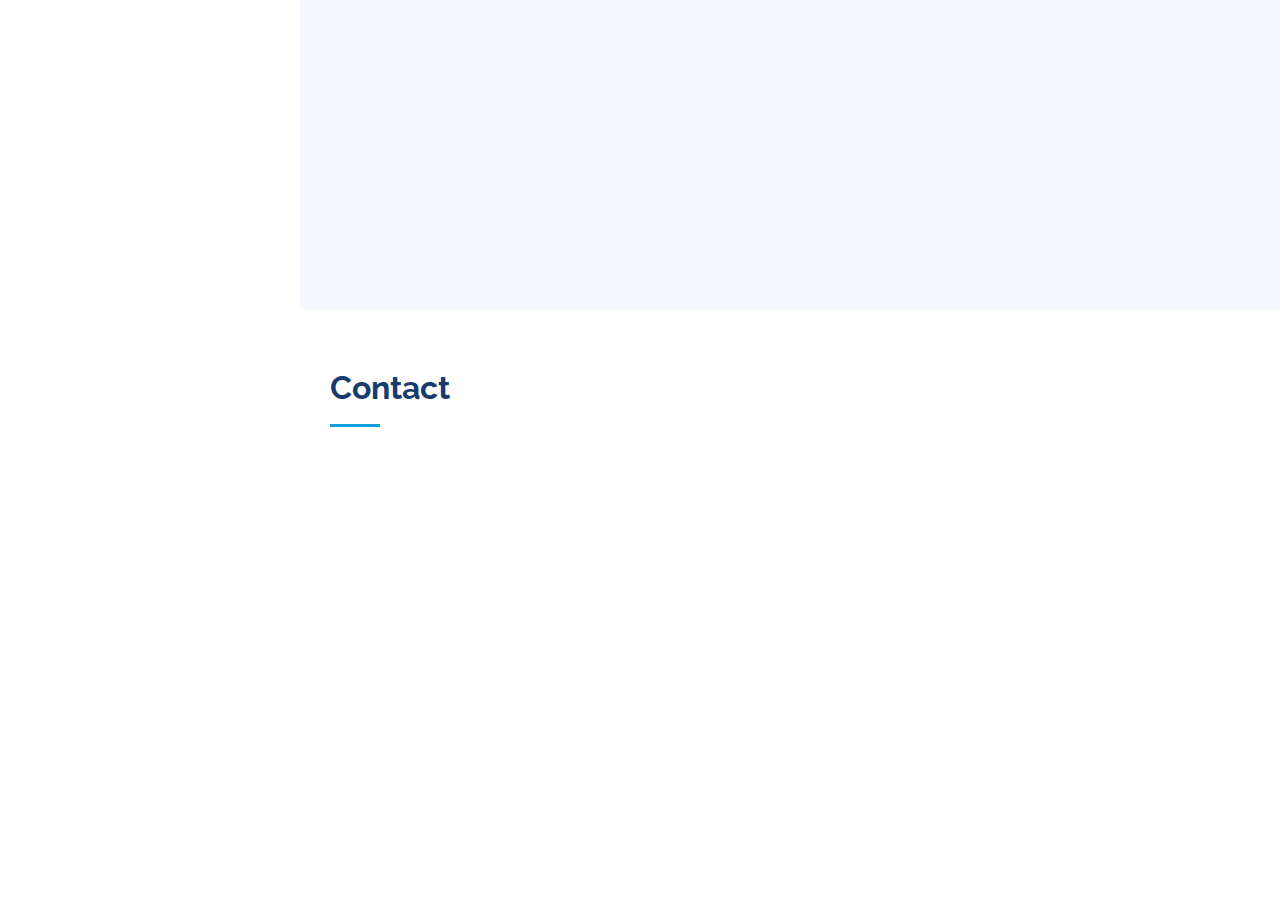
==== commit 181ace81: "New Data" ====
--- a/index.html
+++ b/index.html
@@ -317,7 +317,10 @@
 
             <h3 class="resume-title">Awards & Honors</h3>
             <div class="resume-item">
-              <p>Guinness World Record - Longest Painiting by Number</p>
+              <p>Guinness World Record - Longest Painiting by Number
+                <a href="https://docs.google.com/uc?export=download&id=1XTLsKjG0FSouHo7PXif-RH3aux0HdBi0"
+                  target="_blank"><i class="bx bx-link"></i></a>
+              </p>
             </div>
             <div class="resume-item">
               <p>Four Starred at Python Programming on Hackerrank</p>
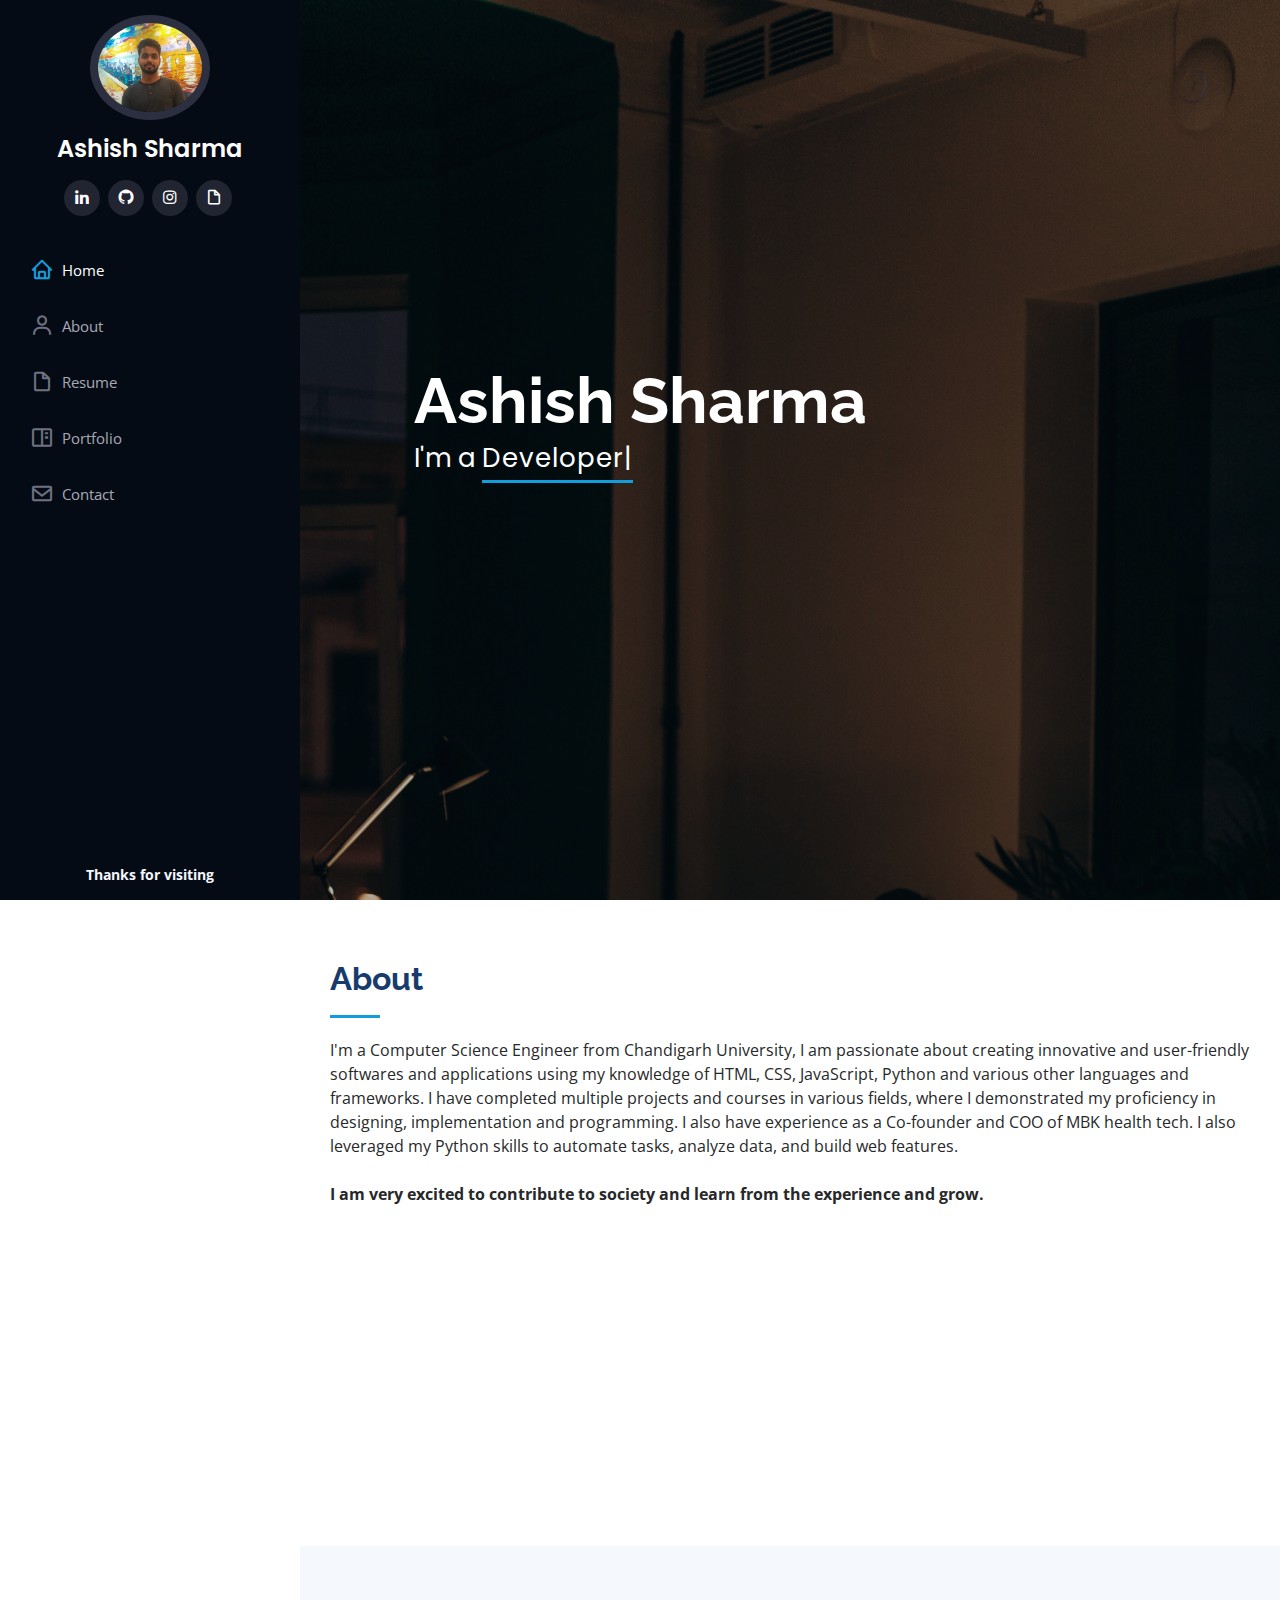
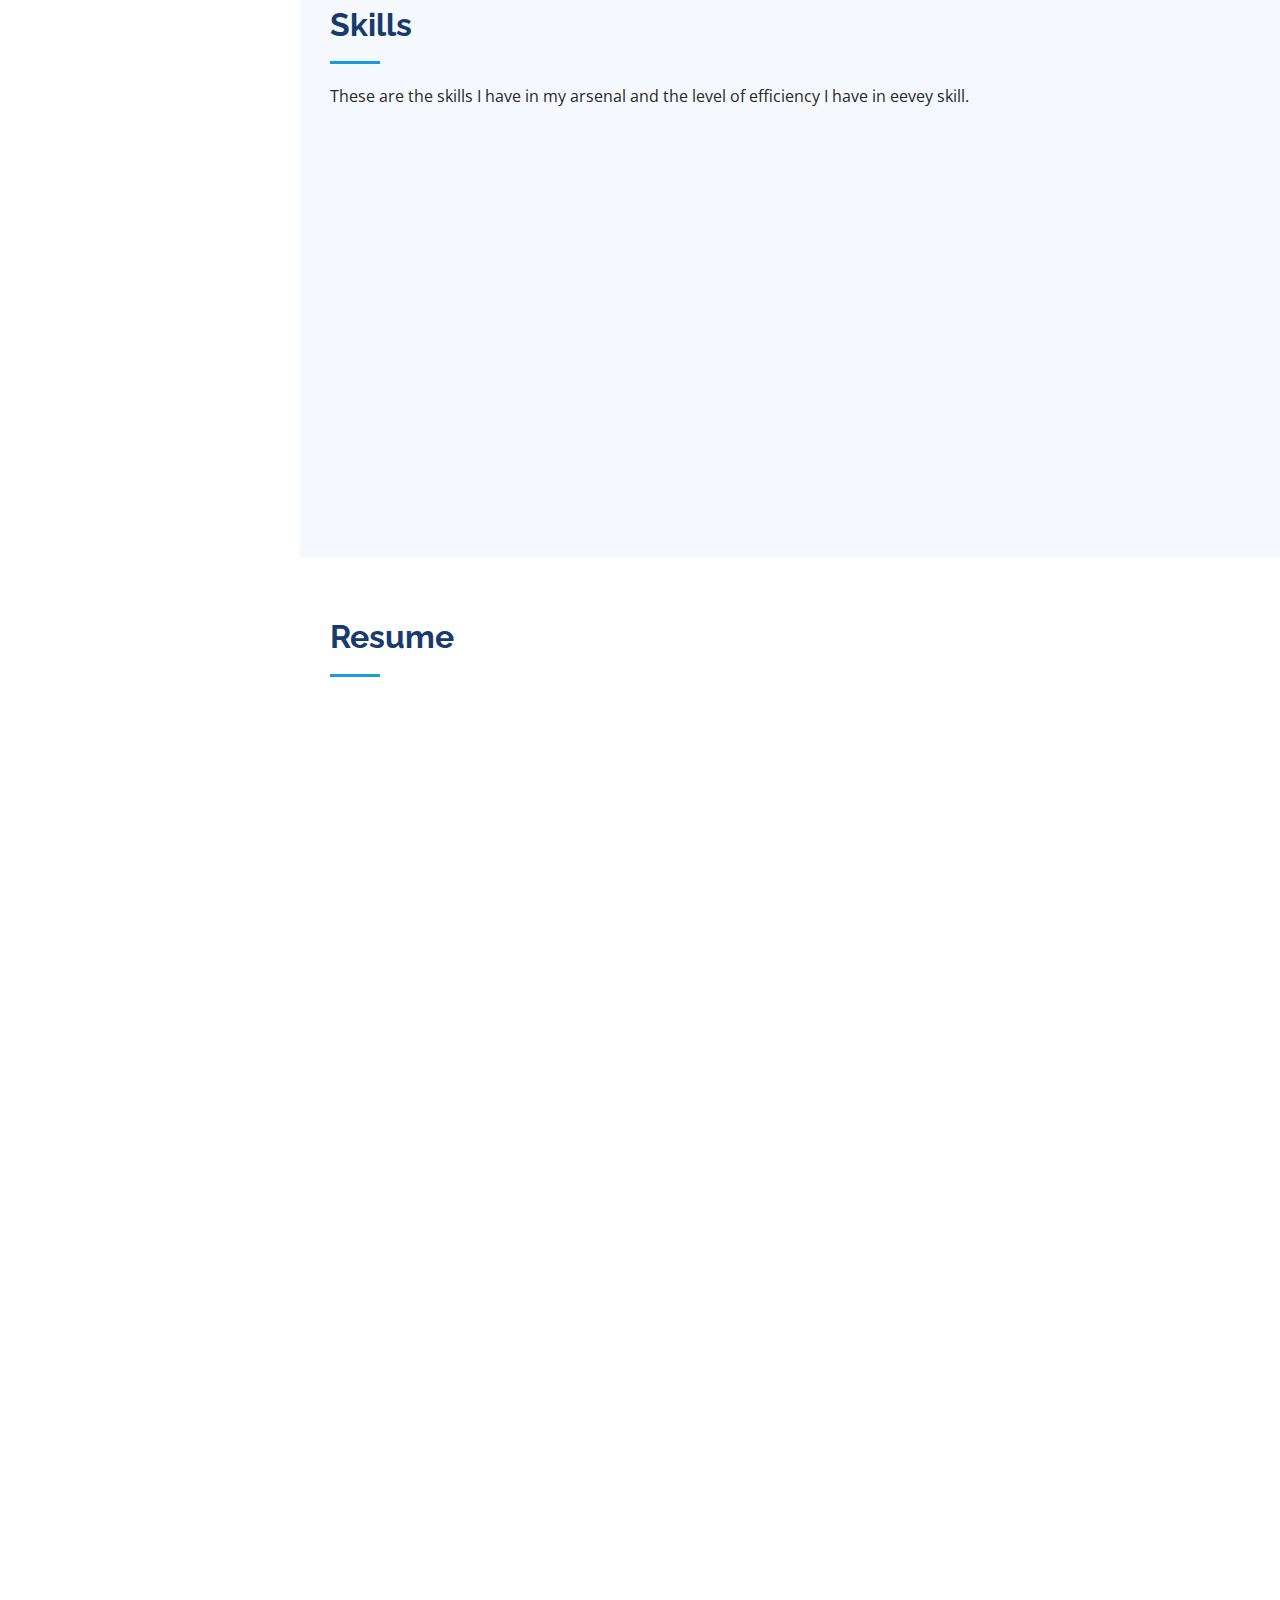
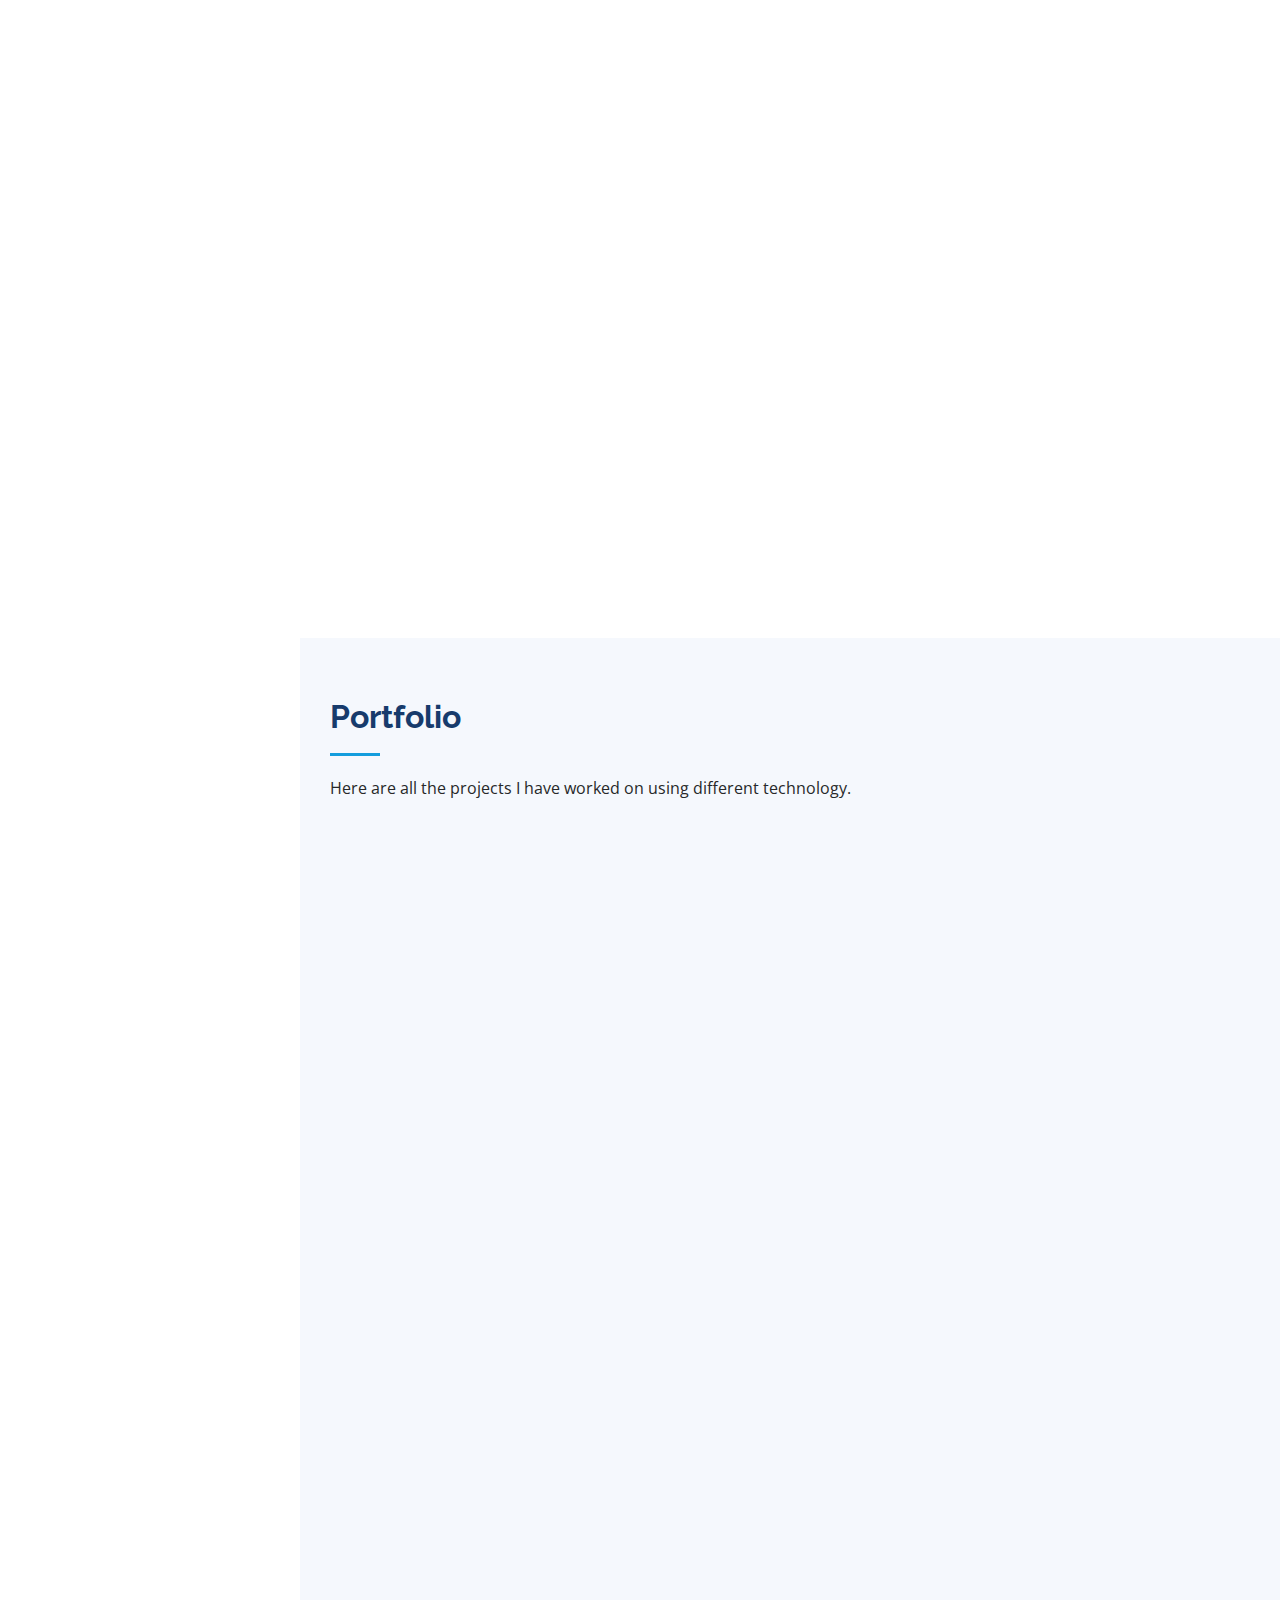
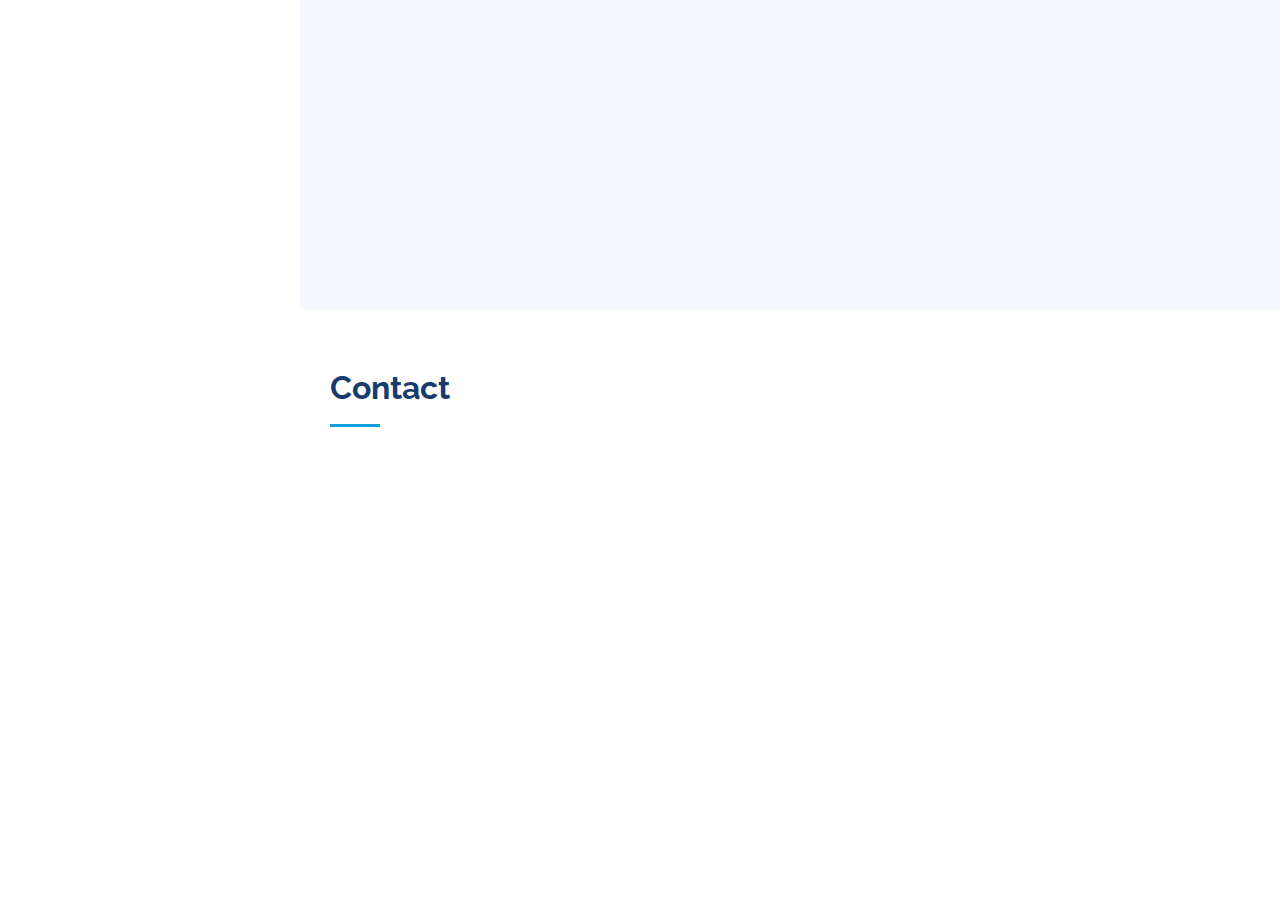
==== commit 07e6ac3c: "new commit" ====
--- a/index.html
+++ b/index.html
@@ -301,7 +301,7 @@
             </div>
             <div class="resume-item">
               <h4>(10+2) Grade</h4>
-              <h5>2019 - 2019</h5>
+              <h5>2018 - 2019</h5>
               <p><em>Kendriya Vidyalaya Punab Lines - Meerut Cantt<a href="https://plmeerutcantt.kvs.ac.in/"
                     target="_blank"><i class="bx bx-link"></i></a></em></p>
               <p>Field - PCM & CS</p>
@@ -309,7 +309,7 @@
             </div>
             <div class="resume-item">
               <h4>10th Grade</h4>
-              <h5>2017 - 2018</h5>
+              <h5>2016 - 2017</h5>
               <p><em>Kendriya Vidyalaya Punab Lines - Meerut Cantt<a href="https://plmeerutcantt.kvs.ac.in/"
                     target="_blank"><i class="bx bx-link"></i></a></em></p>
               <p>CGPA - 10</p>
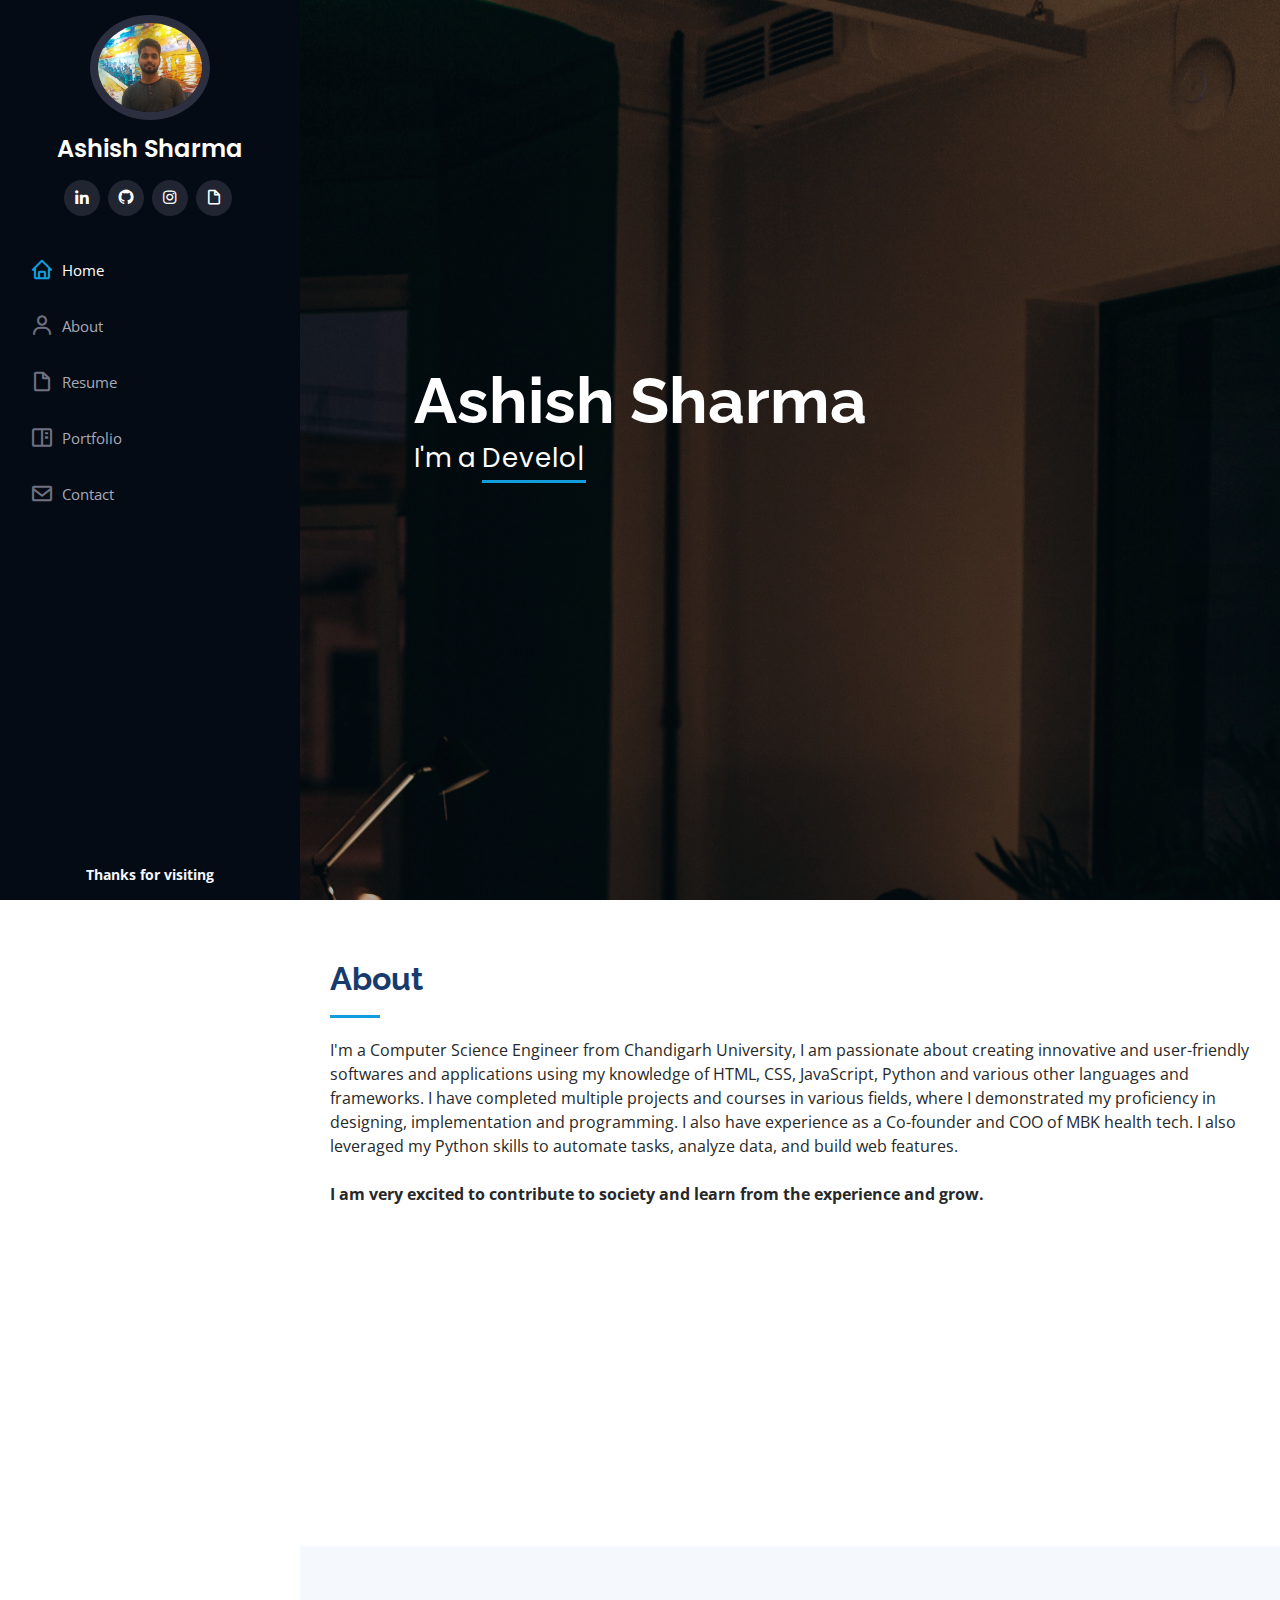
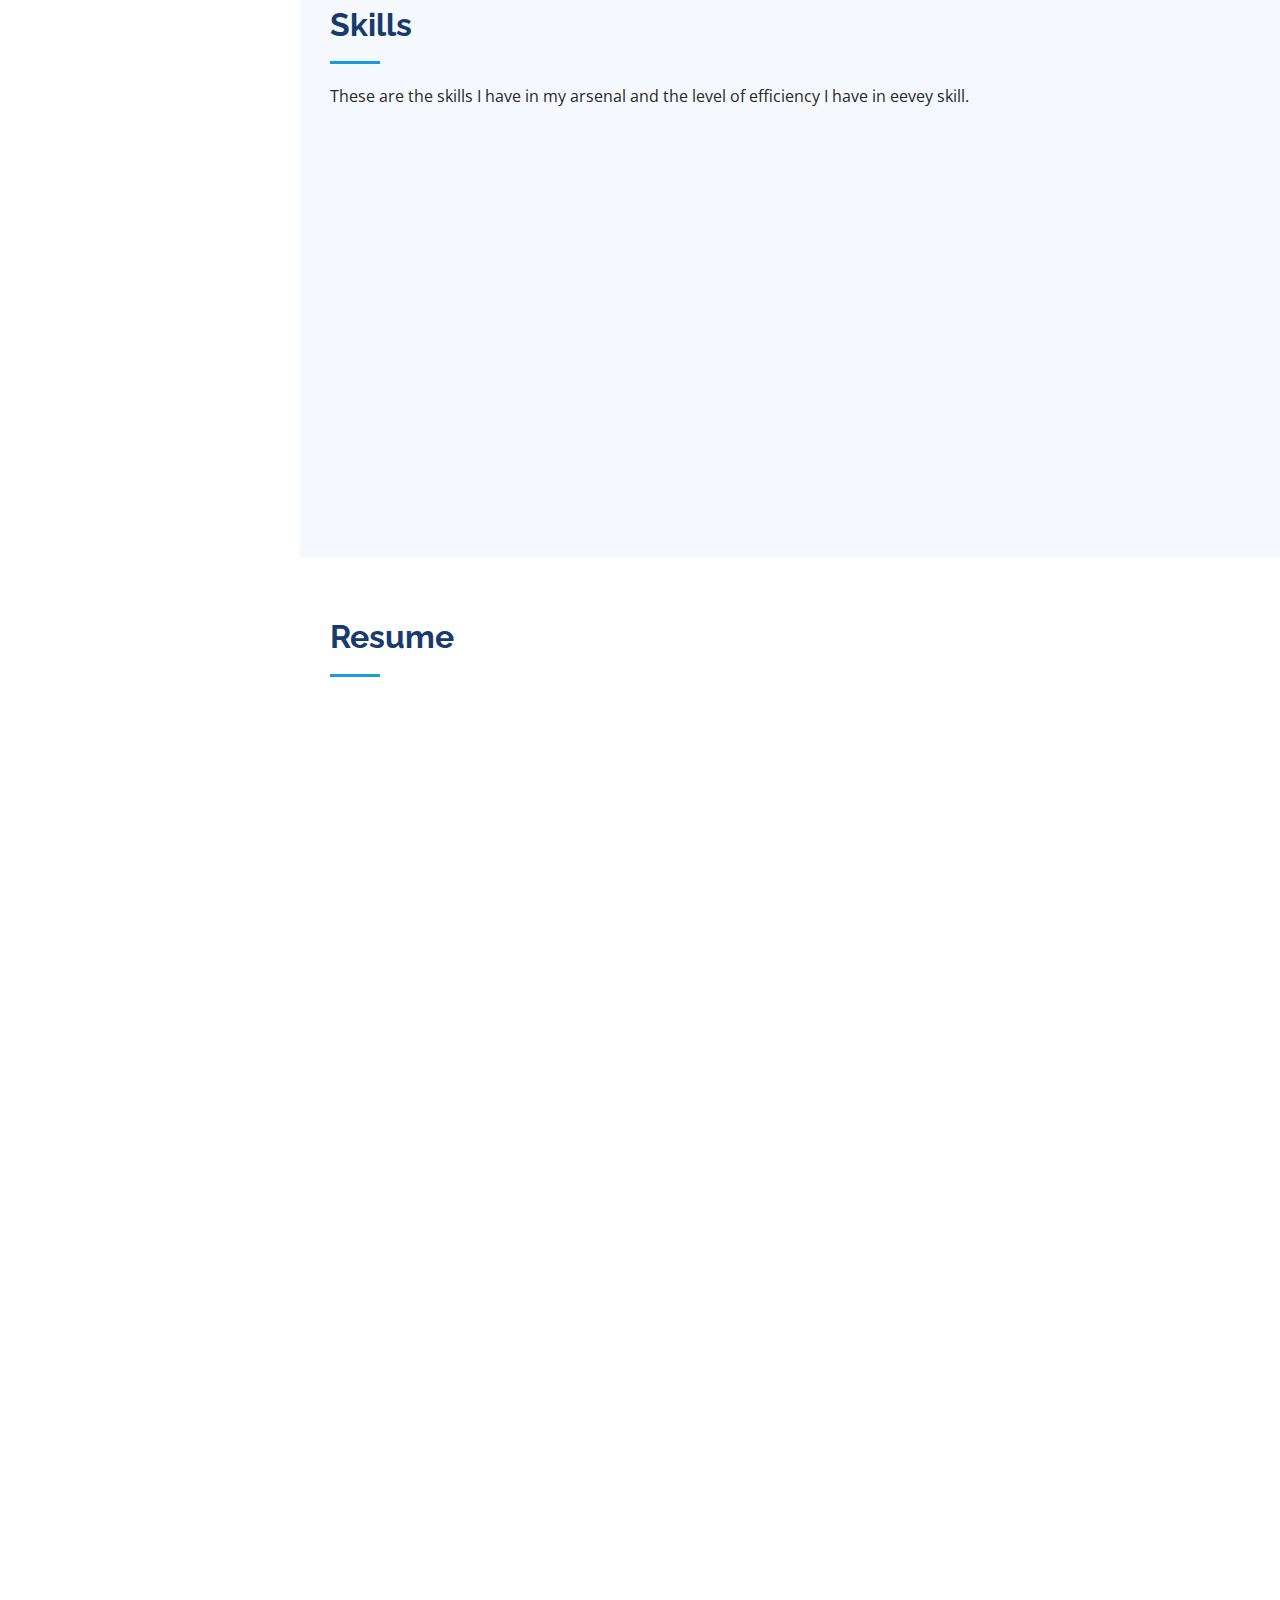
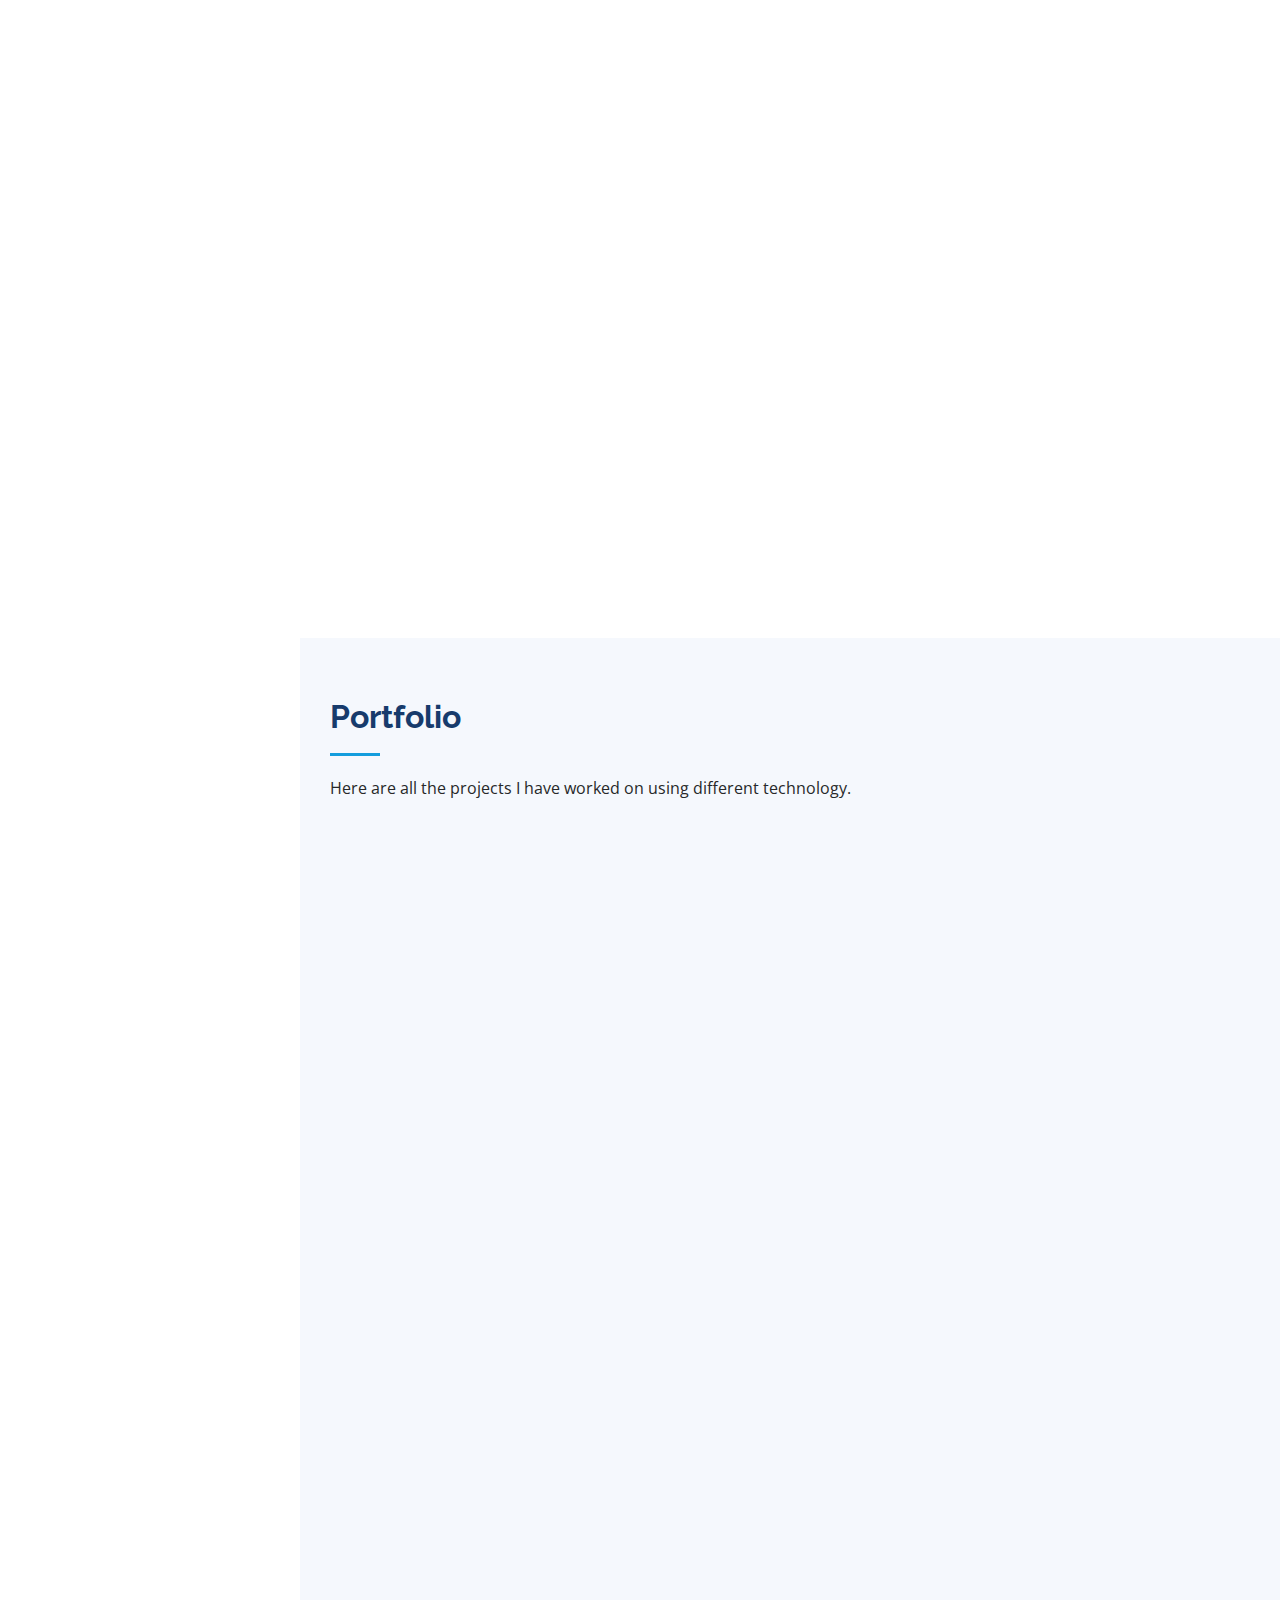
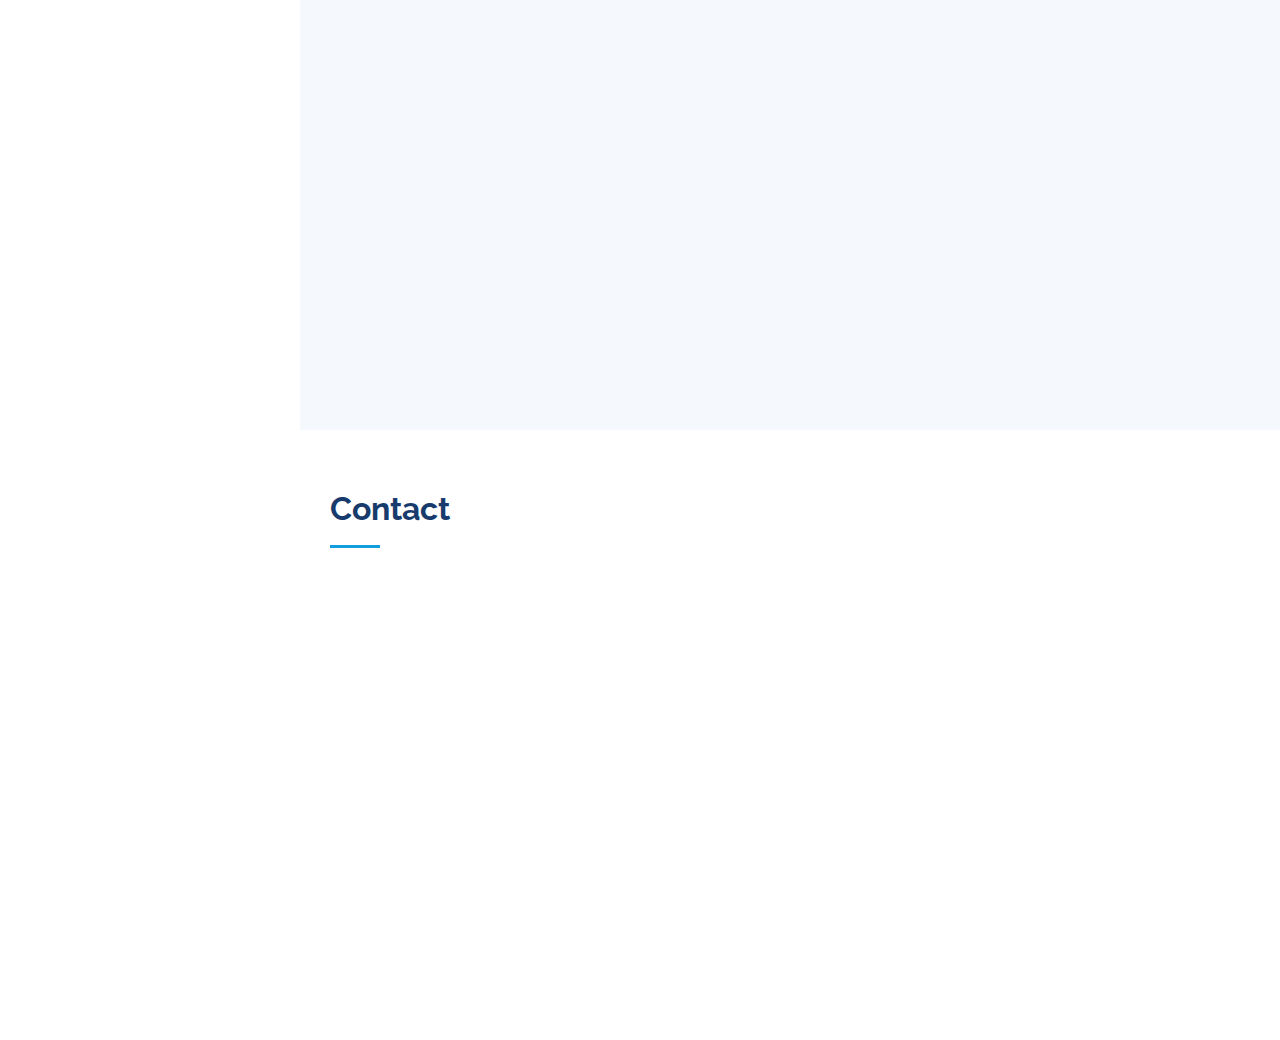
==== commit fb7663c0: "new commit" ====
--- a/index.html
+++ b/index.html
@@ -55,7 +55,7 @@
               class="bx bxl-github"></i></a>
           <a href="https://www.instagram.com/i_am.ashish._" title="Instagram" class="instagram" target="_blank"><i
               class="bx bxl-instagram"></i></a>
-          <a href="https://docs.google.com/uc?export=download&id=1iqBd6vYpiPjVeDu8IUub-7zUzqmrz50K" title="Download Resume" class="resume" target="_blank"><i
+          <a href="https://docs.google.com/uc?export=download&id=13Z-TLeBJ3LrvbpA6XjW23vp3_5odwtYW" title="Download Resume" class="resume" target="_blank"><i
               class="bx bx-file-blank"></i></a>
         </div>
       </div>
@@ -506,6 +506,18 @@
             </div>
           </div> -->
 
+          <div class="col-lg-4 col-md-6 portfolio-item filter-wda">
+            <div class="portfolio-wrap">
+              <img src="assets/img/project-img/kanban_board.png" class="img-fluid" alt="">
+              <div class="portfolio-links">
+                <a href="assets/img/project-img/kanban_board.png" data-gallery="portfolioGallery" class="portfolio-lightbox"
+                  title="Kanban Board"><i class="bx bx-plus"></i></a>
+                <a href="https://code-guy-ashish.github.io/kanban_board" title="More Details" target="_blank"
+                  onclick="a_func"><i class="bx bx-link"></i></a>
+              </div>
+            </div>
+          </div>
+
           <div class="col-lg-4 col-md-6 portfolio-item filter-wdb">
             <div class="portfolio-wrap">
               <img src="assets/img/project-img/i.png" class="img-fluid" alt="">
